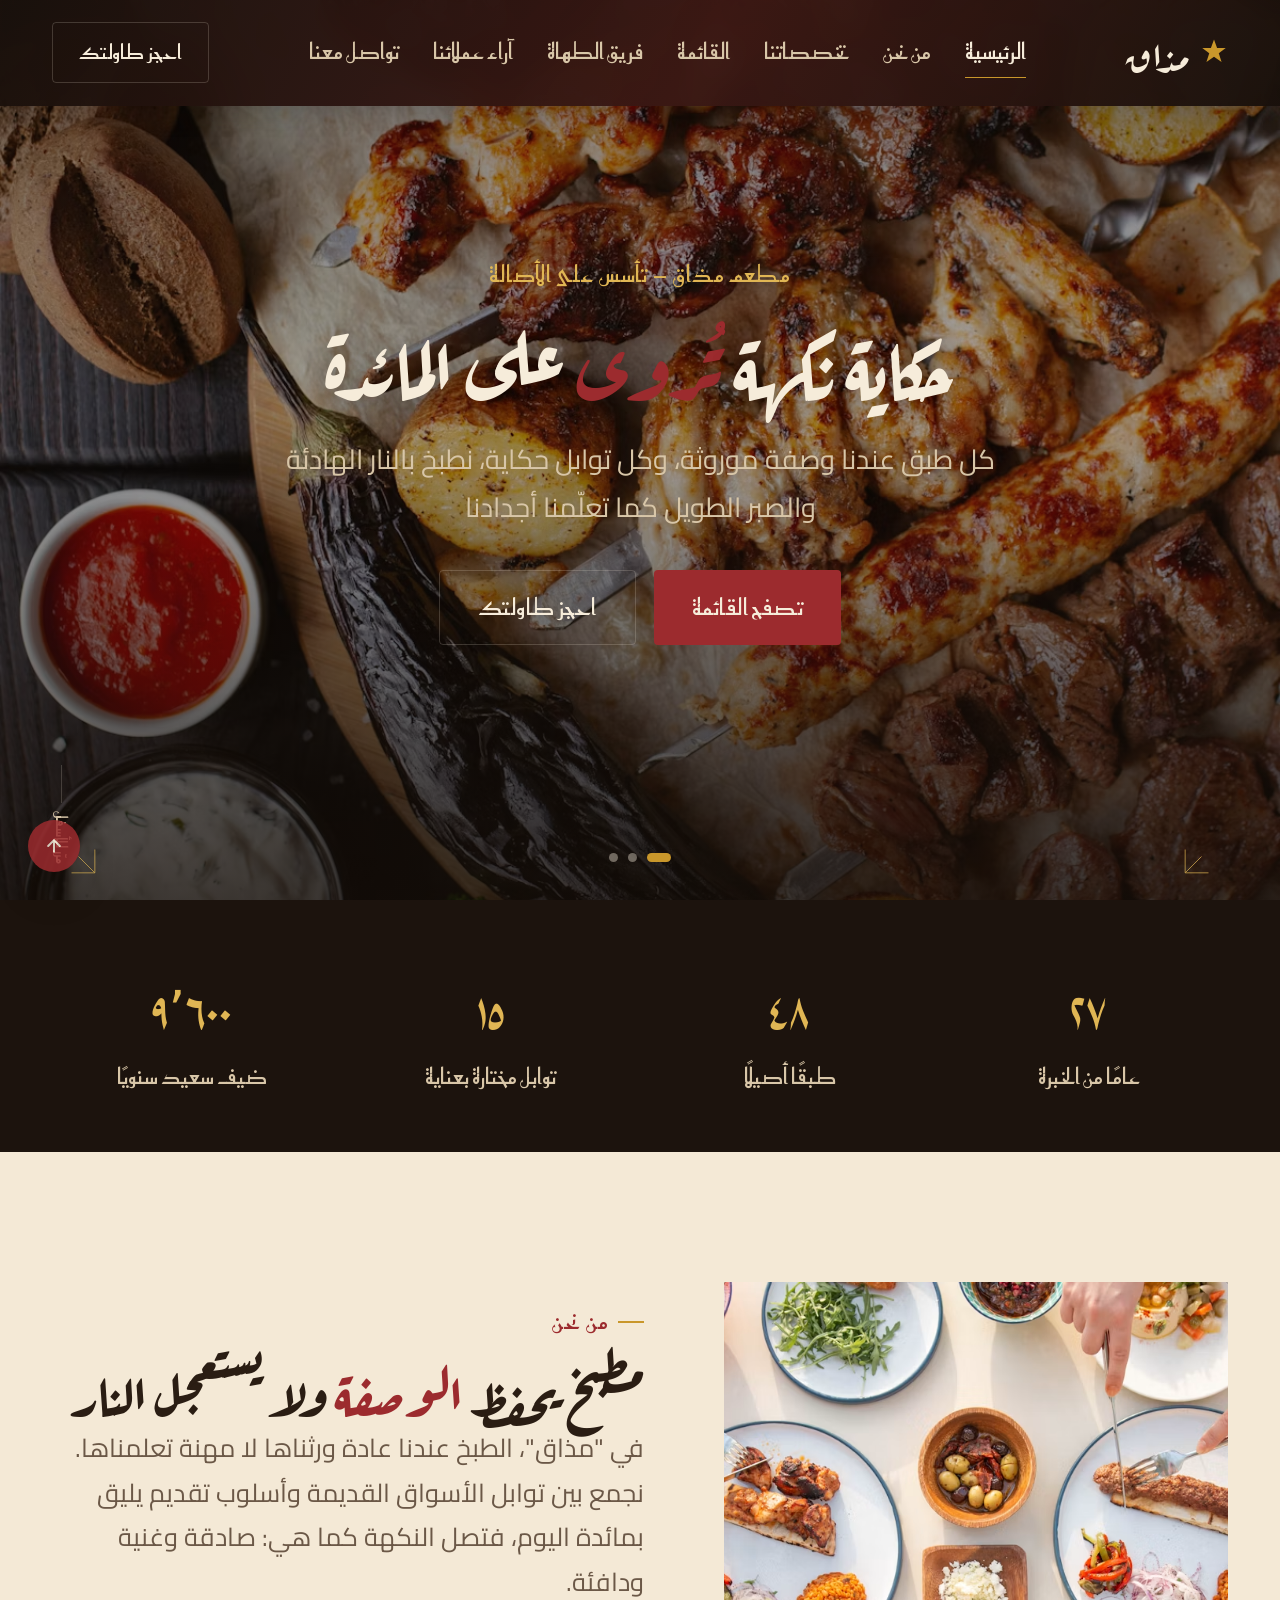
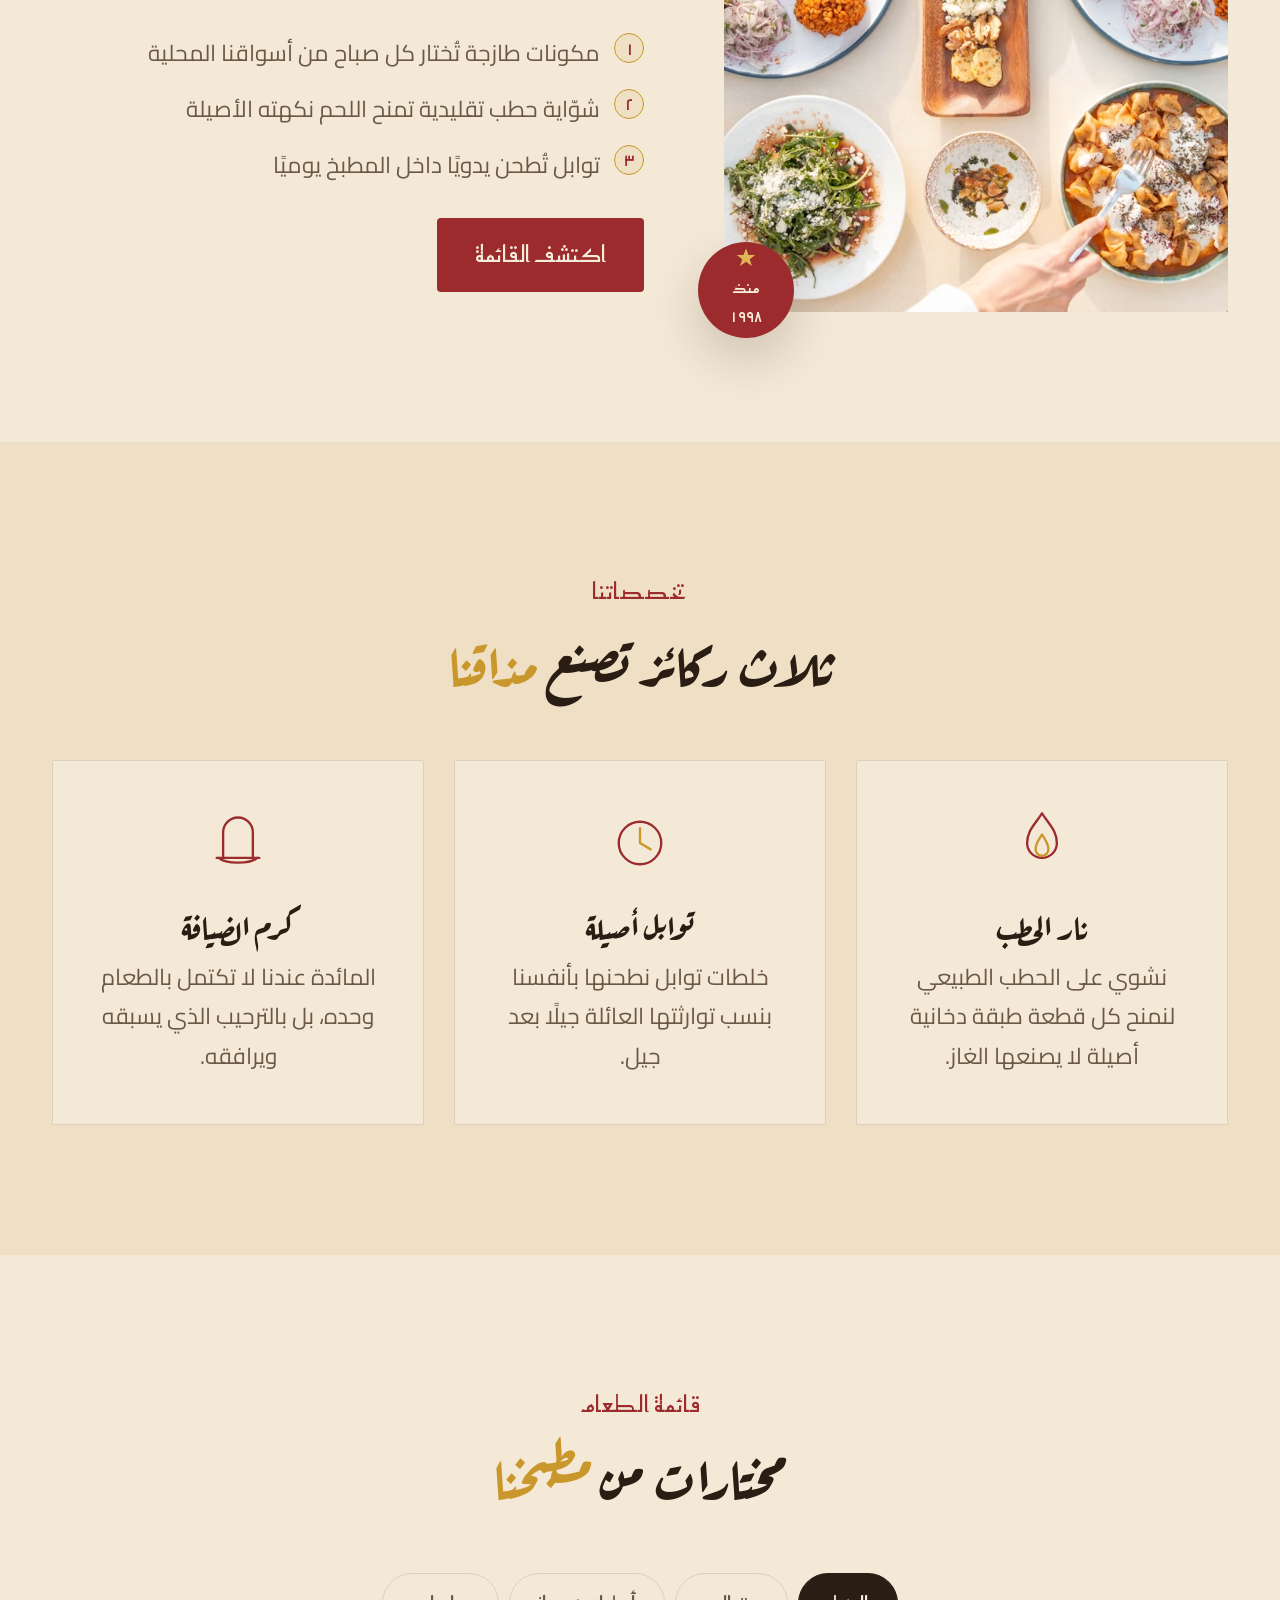
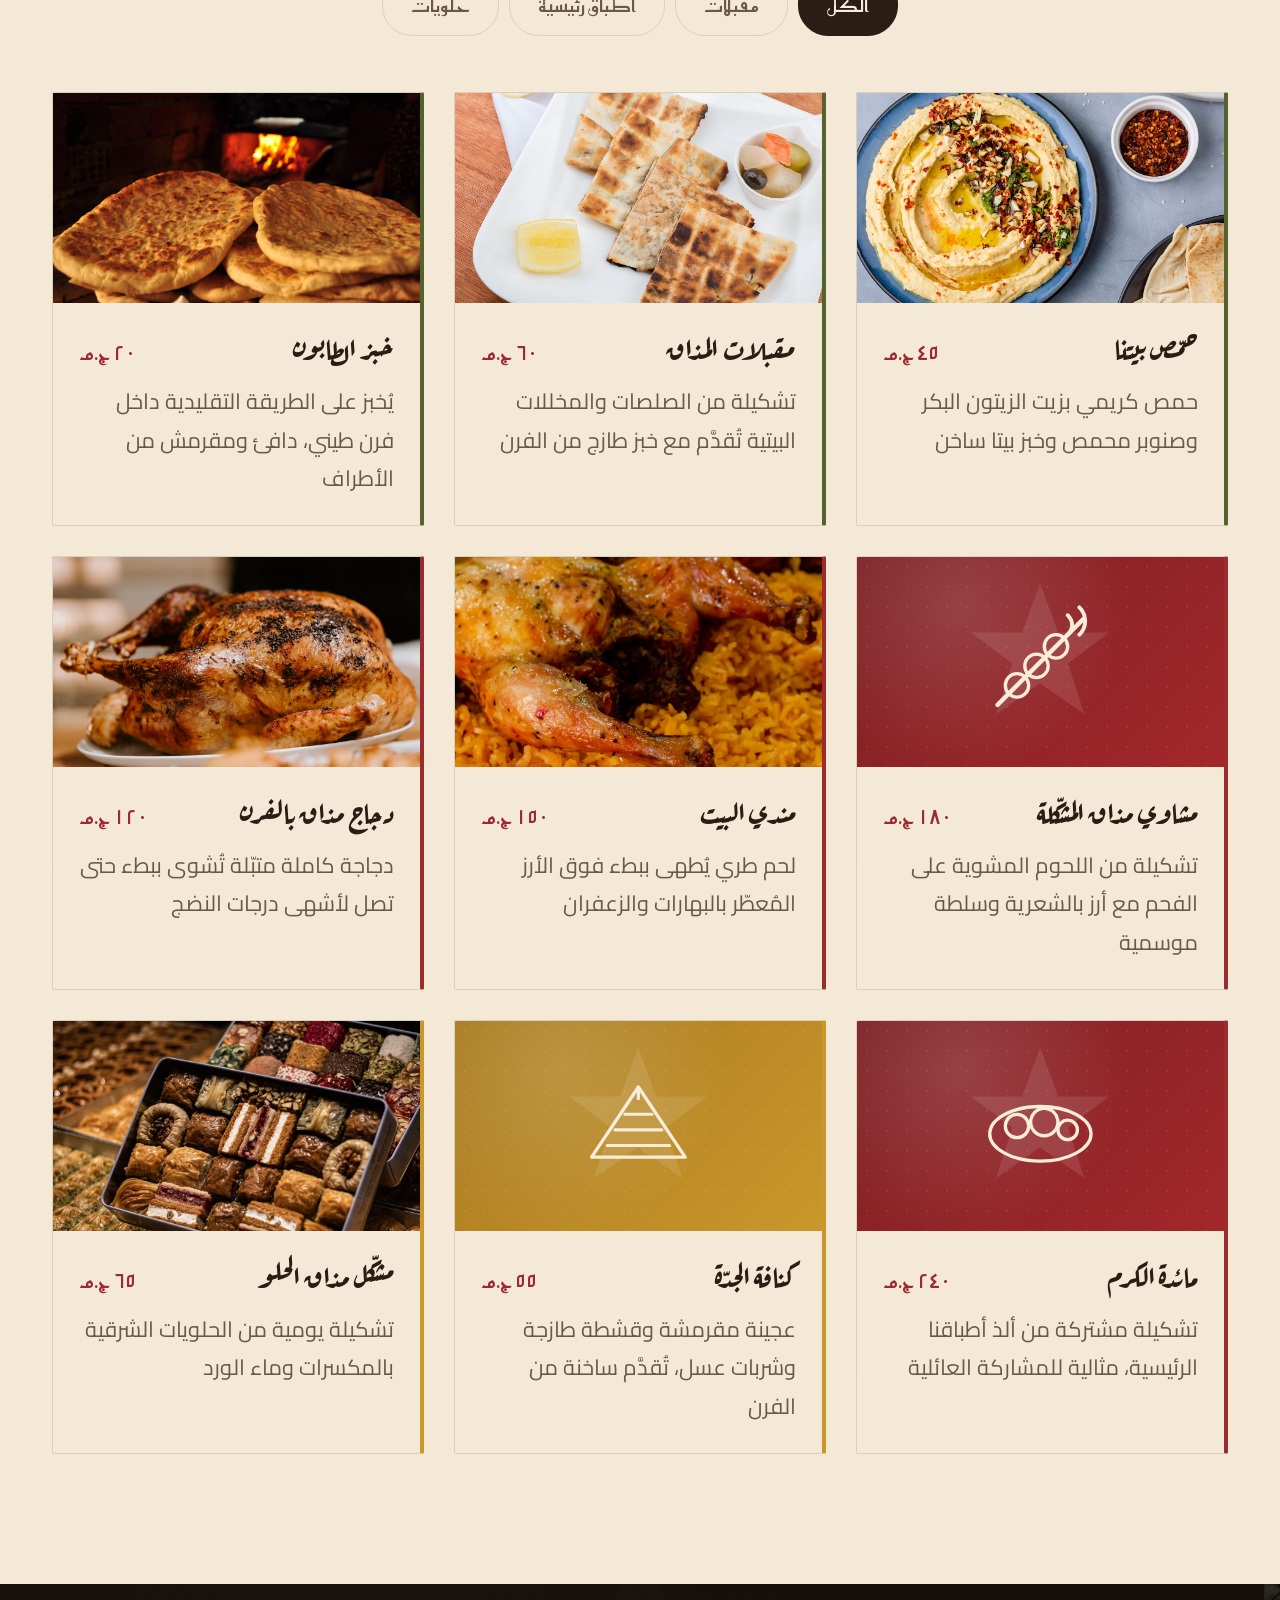
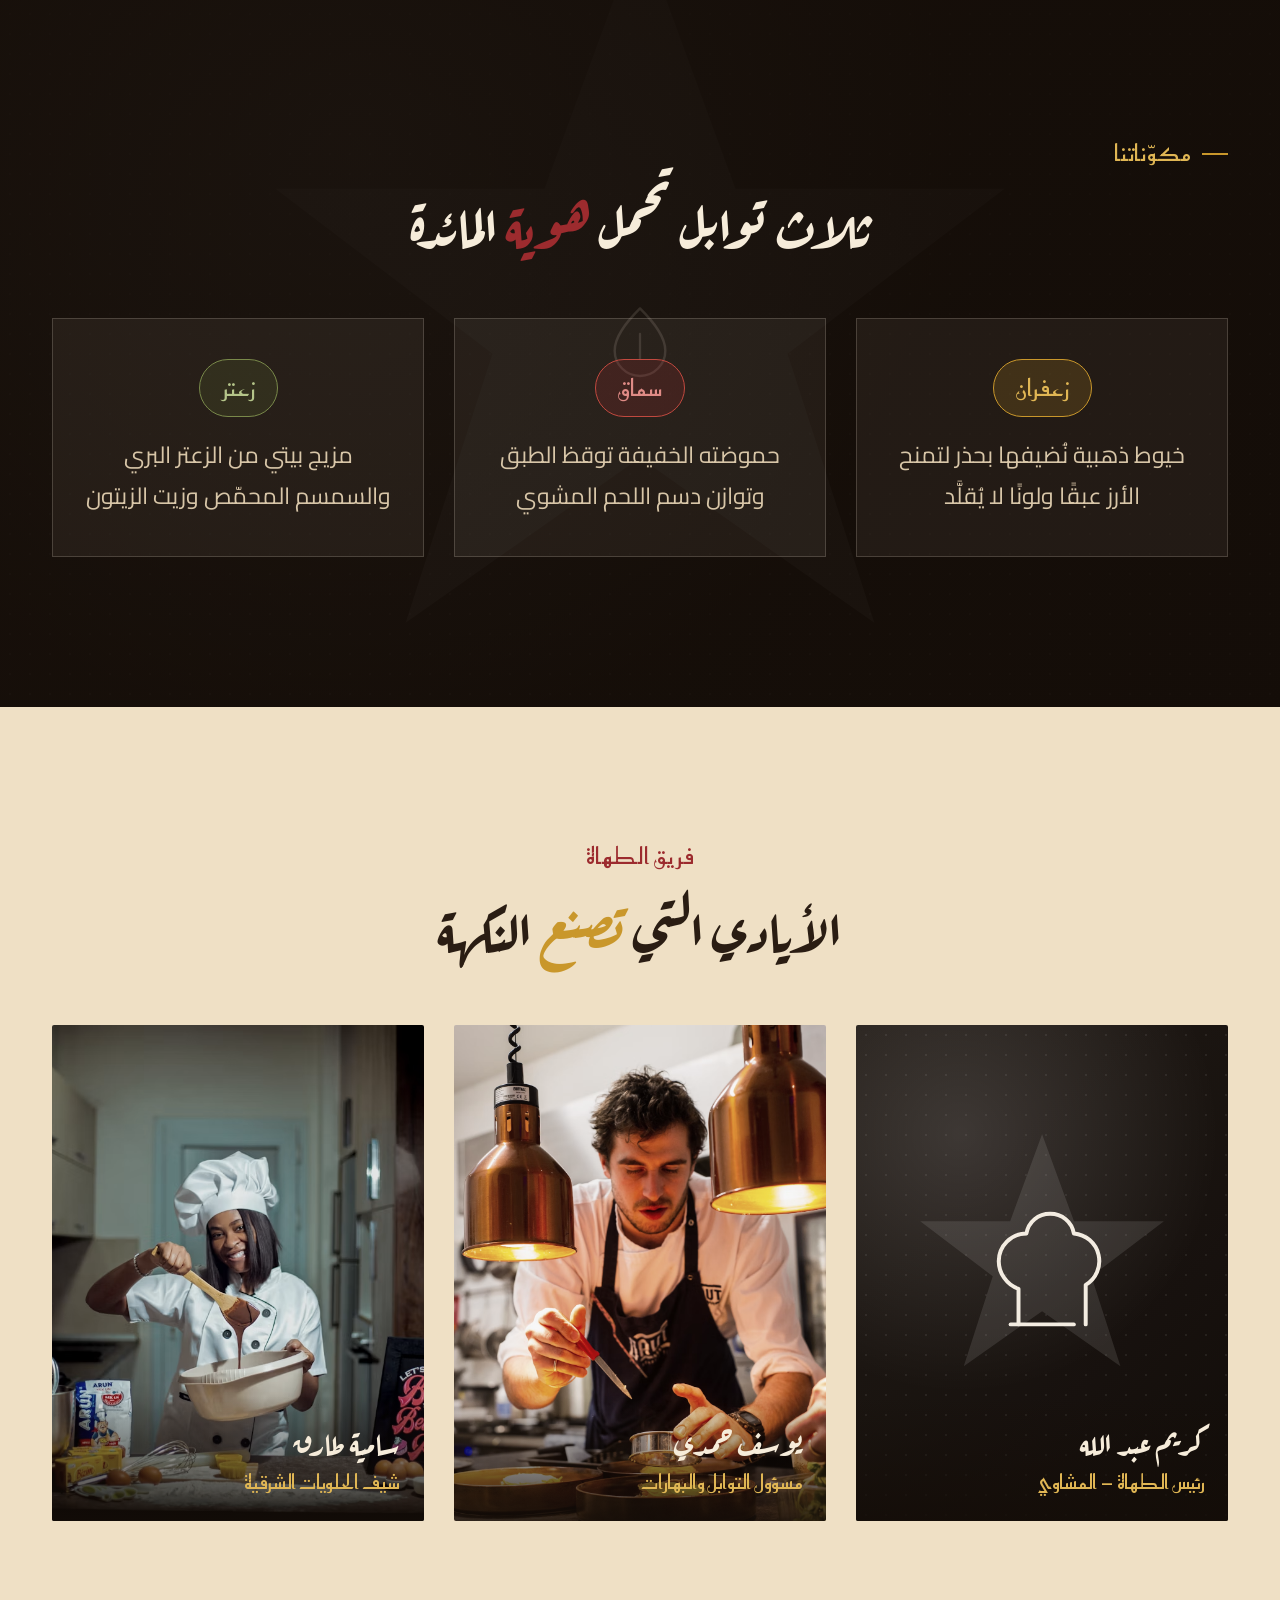
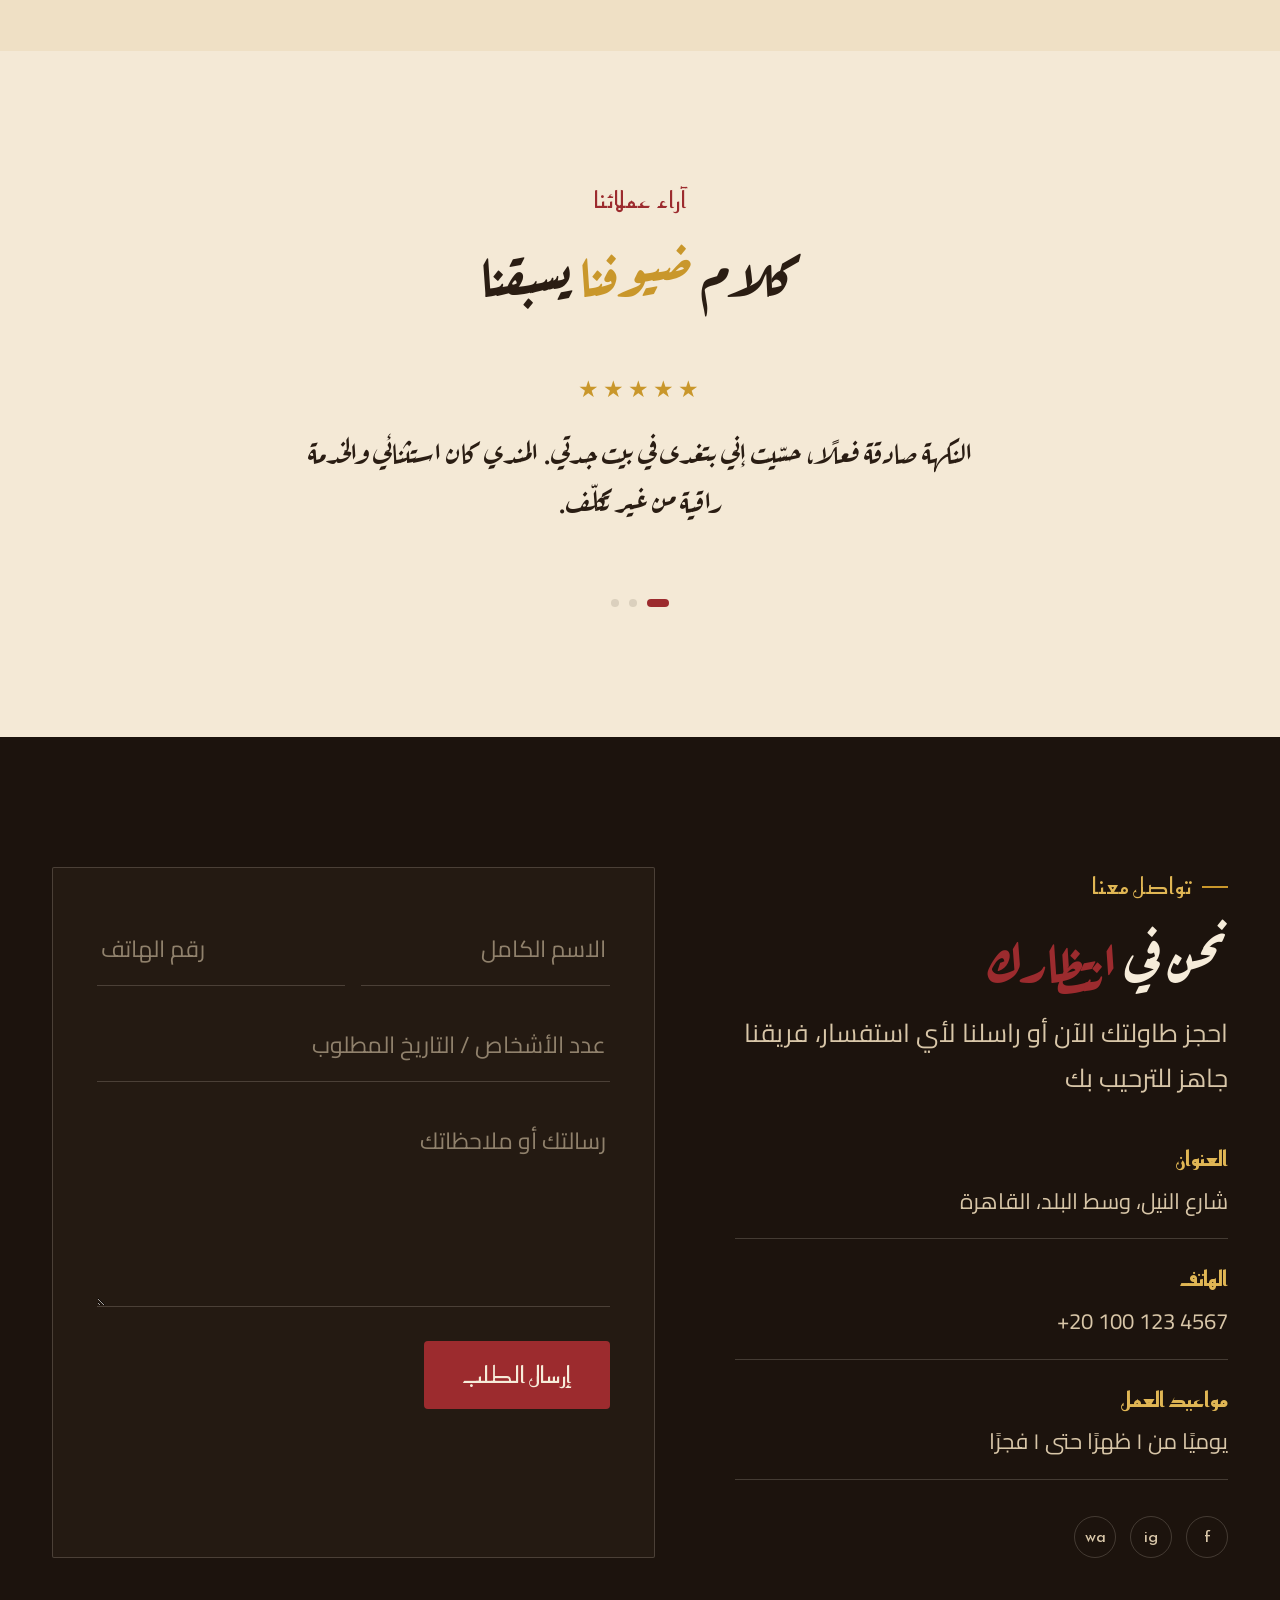
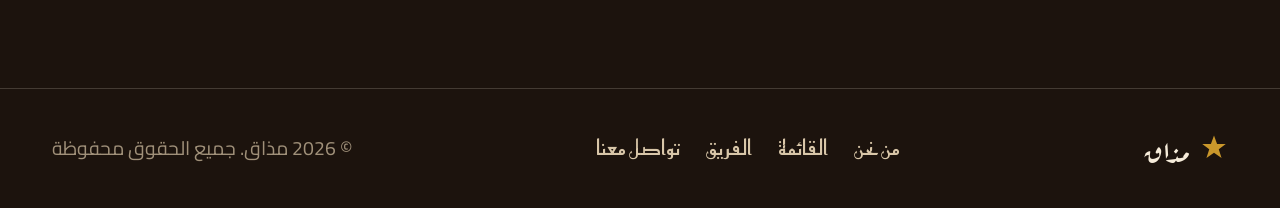
==== index.html @ 76b38b69 "Initial commit - restaurant arabic" ====
<!DOCTYPE html>
<html lang="ar" dir="rtl">
<head>
<meta charset="UTF-8">
<meta name="viewport" content="width=device-width, initial-scale=1.0">
<title>مذاق | مطبخ شرقي أصيل</title>
<link rel="icon" type="image/svg+xml" href="data:image/svg+xml,%3Csvg xmlns='http://www.w3.org/2000/svg' viewBox='0 0 100 100'%3E%3Crect width='100' height='100' rx='18' fill='%231c130d'/%3E%3Cpath d='M50 12 L59 36 L84 36 L64 51 L72 76 L50 61 L28 76 L36 51 L16 36 L41 36 Z' fill='%23c9972b'/%3E%3C/svg%3E">
<meta name="description" content="مذاق - مطعم يقدم أشهى الأطباق الشرقية الأصيلة بروح من التراث ولمسة عصرية">
<link rel="preconnect" href="https://fonts.googleapis.com">
<link rel="preconnect" href="https://fonts.gstatic.com" crossorigin>
<link href="https://fonts.googleapis.com/css2?family=Aref+Ruqaa:wght@400;700&family=Cairo:wght@300;400;500;600;700;800&family=Reem+Kufi:wght@400;500;600;700&display=swap" rel="stylesheet">
<link rel="stylesheet" href="style.css">
</head>
<body>


<div class="preloader" id="preloader">
  <div class="preloader-star">
    <svg viewBox="0 0 100 100"><use href="#star8" xlink:href="#star8"/></svg>
  </div>
  <span class="preloader-text">مذاق</span>
</div>
<svg width="0" height="0" style="position:absolute" xmlns:xlink="http://www.w3.org/1999/xlink">
  <defs>
    <g id="star8">
      <path d="M50 2 L61 32 L92 32 L67 51 L77 82 L50 63 L23 82 L33 51 L8 32 L39 32 Z" />
    </g>

    <symbol id="icon-skewer" viewBox="0 0 64 64">
      <path d="M10 54 L54 10" stroke-width="2.2"/>
      <circle cx="20" cy="44" r="6"/><circle cx="30" cy="34" r="6"/><circle cx="40" cy="24" r="6"/>
      <path d="M46 8c3 3 3 7 0 10" stroke-width="2"/><path d="M52 4c4 4 4 10 0 14" stroke-width="2"/>
    </symbol>

    <symbol id="icon-bowl-steam" viewBox="0 0 64 64">
      <path d="M10 34h44a22 14 0 0 1-44 0Z"/>
      <path d="M18 34c0-10 4-16 4-16" stroke-width="2"/>
      <path d="M24 16c-3-4 1-8-2-12" stroke-width="1.6"/>
      <path d="M32 16c-3-4 1-8-2-12" stroke-width="1.6"/>
      <path d="M40 16c-3-4 1-8-2-12" stroke-width="1.6"/>
    </symbol>

    <symbol id="icon-hummus" viewBox="0 0 64 64">
      <circle cx="32" cy="32" r="22"/>
      <path d="M20 28c4-6 20-6 24 0" stroke-width="1.8"/>
      <path d="M32 20v6M20 34l6 4M44 34l-6 4" stroke-width="1.6"/>
    </symbol>

    <symbol id="icon-bread" viewBox="0 0 64 64">
      <path d="M8 40c0-16 12-26 24-26s24 10 24 26c0 4-48 4-48 0Z"/>
      <path d="M18 26c4 4 4 10 0 14M32 20c4 5 4 11 0 16M46 26c-4 4-4 10 0 14" stroke-width="1.6"/>
    </symbol>

    <symbol id="icon-chicken" viewBox="0 0 64 64">
      <path d="M40 12c8 0 14 6 14 13 0 9-8 13-12 20-3 5-3 9-8 9-6 0-9-5-6-10 2-4 5-5 5-11 0-9 0-15 7-21Z"/>
      <circle cx="46" cy="20" r="3" fill="currentColor" stroke="none"/>
    </symbol>

    <symbol id="icon-platter" viewBox="0 0 64 64">
      <ellipse cx="32" cy="36" rx="26" ry="14"/>
      <circle cx="20" cy="32" r="6"/><circle cx="34" cy="30" r="7"/><circle cx="46" cy="34" r="5"/>
    </symbol>

    <symbol id="icon-kunafa" viewBox="0 0 64 64">
      <path d="M8 48 L32 12 L56 48Z"/>
      <path d="M16 42h32M20 34h24M25 26h14" stroke-width="1.6"/>
      <path d="M32 12v6" stroke-width="1.6"/>
    </symbol>

    <symbol id="icon-sweets" viewBox="0 0 64 64">
      <circle cx="20" cy="36" r="10"/><circle cx="44" cy="36" r="10"/>
      <path d="M20 26c2-4 6-4 8-8M44 26c2-4 6-4 8-8" stroke-width="1.6"/>
    </symbol>

    <symbol id="icon-chef" viewBox="0 0 64 64">
      <path d="M20 58V40c-6-2-10-8-10-14a14 14 0 0 1 14-14c1-6 6-10 12-10s11 4 12 10a14 14 0 0 1 6 26v20" stroke-width="2"/>
      <path d="M16 58h32" stroke-width="2"/>
    </symbol>

    <symbol id="icon-mezze" viewBox="0 0 64 64">
      <ellipse cx="32" cy="46" rx="26" ry="8"/>
      <circle cx="18" cy="30" r="9"/><circle cx="36" cy="24" r="10"/><circle cx="50" cy="32" r="7"/>
    </symbol>

    <symbol id="icon-spice" viewBox="0 0 64 64">
      <path d="M32 6c10 10 18 20 18 30a18 18 0 0 1-36 0c0-10 8-20 18-30Z"/>
      <path d="M32 24v18" stroke-width="1.6"/>
    </symbol>
  </defs>
</svg>


<header class="site-header" id="siteHeader">
  <input type="checkbox" id="navCheckbox" class="nav-checkbox">
  <div class="container header-inner">
    <a href="#hero" class="logo">
      <svg class="logo-star" viewBox="0 0 100 100"><use href="#star8" xlink:href="#star8"/></svg>
      <span>مذاق</span>
    </a>
    <nav class="main-nav" id="mainNav">
      <a href="#hero" class="active">الرئيسية</a>
      <a href="#about">من نحن</a>
      <a href="#specialties">تخصصاتنا</a>
      <a href="#menu">القائمة</a>
      <a href="#team">فريق الطهاة</a>
      <a href="#reviews">آراء عملائنا</a>
      <a href="#contact">تواصل معنا</a>
    </nav>
    <a href="#contact" class="btn btn-outline nav-cta">احجز طاولتك</a>
    <label for="navCheckbox" class="nav-toggle" id="navToggle" aria-label="فتح القائمة">
      <span></span><span></span><span></span>
    </label>
  </div>
</header>


<section class="hero" id="hero">
  
  <input type="radio" name="heroSlide" id="heroSlide1" class="slide-radio" checked>
  <input type="radio" name="heroSlide" id="heroSlide2" class="slide-radio">
  <input type="radio" name="heroSlide" id="heroSlide3" class="slide-radio">

  <div class="hero-slides" id="heroSlides">
    <div class="hero-slide">
      <div class="art-tile tile-pomegranate"><img class="art-photo" loading="lazy" decoding="async" src="images/main.avif" alt="مشاوي مذاق على الفحم">
        <svg class="art-watermark" viewBox="0 0 100 100"><use href="#star8" xlink:href="#star8"/></svg>
        <svg class="art-icon"><use href="#icon-skewer" xlink:href="#icon-skewer"/></svg>
      </div>
      <div class="hero-overlay"></div>
    </div>
    <div class="hero-slide">
      <div class="art-tile tile-saffron"><img class="art-photo" loading="lazy" decoding="async" src="images/main-2.avif" alt="أرز بالزعفران واللحم">
        <svg class="art-watermark" viewBox="0 0 100 100"><use href="#star8" xlink:href="#star8"/></svg>
        <svg class="art-icon"><use href="#icon-bowl-steam" xlink:href="#icon-bowl-steam"/></svg>
      </div>
      <div class="hero-overlay"></div>
    </div>
    <div class="hero-slide">
      <div class="art-tile tile-olive"><img class="art-photo" loading="lazy" decoding="async" src="images/main-4.avif" alt="مائدة شرقية غنية بالأطباق">
        <svg class="art-watermark" viewBox="0 0 100 100"><use href="#star8" xlink:href="#star8"/></svg>
        <svg class="art-icon"><use href="#icon-mezze" xlink:href="#icon-mezze"/></svg>
      </div>
      <div class="hero-overlay"></div>
    </div>
  </div>

  <div class="hero-frame" aria-hidden="true">
    <svg class="corner corner-tr" viewBox="0 0 120 120"><path d="M2 2 h40 M2 2 v40 M2 2 L 30 30" /></svg>
    <svg class="corner corner-tl" viewBox="0 0 120 120"><path d="M118 2 h-40 M118 2 v40 M118 2 L 90 30" /></svg>
    <svg class="corner corner-br" viewBox="0 0 120 120"><path d="M2 118 h40 M2 118 v-40 M2 118 L 30 90" /></svg>
    <svg class="corner corner-bl" viewBox="0 0 120 120"><path d="M118 118 h-40 M118 118 v-40 M118 118 L 90 90" /></svg>
  </div>

  <div class="container hero-content">
    <p class="eyebrow" data-reveal>مطعم مذاق &mdash; تأسس على الأصالة</p>
    <h1 data-reveal>حكاية نكهة <span>تُروى</span> على المائدة</h1>
    <p class="hero-sub" data-reveal>كل طبق عندنا وصفة موروثة، وكل توابل حكاية، نطبخ بالنار الهادئة والصبر الطويل كما تعلّمنا أجدادنا</p>
    <div class="hero-actions" data-reveal>
      <a href="#menu" class="btn btn-primary">تصفح القائمة</a>
      <a href="#contact" class="btn btn-ghost">احجز طاولتك</a>
    </div>
  </div>

  <div class="hero-dots" id="heroDots">
    <label for="heroSlide1" aria-label="الشريحة 1"></label>
    <label for="heroSlide2" aria-label="الشريحة 2"></label>
    <label for="heroSlide3" aria-label="الشريحة 3"></label>
  </div>

  <div class="scroll-cue">
    <span></span>
    <p>مرّر للأسفل</p>
  </div>
</section>

<section class="stats-strip">
  <div class="container stats-grid">
    <div class="stat" data-count="27">
      <span class="stat-num">٢٧</span>
      <p>عامًا من الخبرة</p>
    </div>
    <div class="stat" data-count="48">
      <span class="stat-num">٤٨</span>
      <p>طبقًا أصيلًا</p>
    </div>
    <div class="stat" data-count="15">
      <span class="stat-num">١٥</span>
      <p>توابل مختارة بعناية</p>
    </div>
    <div class="stat" data-count="9600">
      <span class="stat-num">٩٬٦٠٠</span>
      <p>ضيف سعيد سنويًا</p>
    </div>
  </div>
</section>


<section class="about" id="about">
  <div class="container about-grid">
    <div class="about-media" data-reveal>
      <div class="about-art art-tile tile-dark"><img class="art-photo" loading="lazy" decoding="async" src="images/من نحن.avif" alt="مائدة شرقية غنية بالأطباق التقليدية">
        <svg class="art-watermark" viewBox="0 0 100 100"><use href="#star8" xlink:href="#star8"/></svg>
        <svg class="art-icon"><use href="#icon-mezze" xlink:href="#icon-mezze"/></svg>
      </div>
      <div class="about-media-frame"></div>
      <div class="about-badge">
        <svg viewBox="0 0 100 100"><use href="#star8" xlink:href="#star8"/></svg>
        <span>منذ<br>١٩٩٨</span>
      </div>
    </div>
    <div class="about-text">
      <p class="eyebrow" data-reveal>من نحن</p>
      <h2 data-reveal>مطبخ يحفظ <span>الوصفة</span> ولا يستعجل النار</h2>
      <p class="lead" data-reveal>في "مذاق"، الطبخ عندنا عادة ورثناها لا مهنة تعلمناها. نجمع بين توابل الأسواق القديمة وأسلوب تقديم يليق بمائدة اليوم، فتصل النكهة كما هي: صادقة وغنية ودافئة.</p>
      <ul class="about-points" data-reveal>
        <li><span class="point-icon">١</span> مكونات طازجة تُختار كل صباح من أسواقنا المحلية</li>
        <li><span class="point-icon">٢</span> شوّاية حطب تقليدية تمنح اللحم نكهته الأصيلة</li>
        <li><span class="point-icon">٣</span> توابل تُطحن يدويًا داخل المطبخ يوميًا</li>
      </ul>
      <a href="#menu" class="btn btn-primary" data-reveal>اكتشف القائمة</a>
    </div>
  </div>
</section>


<section class="specialties" id="specialties">
  <div class="container">
    <div class="section-head">
      <p class="eyebrow" data-reveal>تخصصاتنا</p>
      <h2 data-reveal>ثلاث ركائز تصنع <span>مذاقنا</span></h2>
    </div>
    <div class="specialty-grid">
      <div class="specialty-card" data-reveal>
        <div class="specialty-icon">
          <svg viewBox="0 0 64 64"><path d="M32 4c-6 10-14 16-14 28a14 14 0 0 0 28 0c0-12-8-18-14-28Z"/><path d="M32 24c-3 5-6 8-6 14a6 6 0 0 0 12 0c0-6-3-9-6-14Z" class="flame-inner"/></svg>
        </div>
        <h3>نار الحطب</h3>
        <p>نشوي على الحطب الطبيعي لنمنح كل قطعة طبقة دخانية أصيلة لا يصنعها الغاز.</p>
      </div>
      <div class="specialty-card" data-reveal>
        <div class="specialty-icon">
          <svg viewBox="0 0 64 64"><circle cx="32" cy="32" r="20"/><path d="M32 18v14l10 6" class="spice-hand"/></svg>
        </div>
        <h3>توابل أصيلة</h3>
        <p>خلطات توابل نطحنها بأنفسنا بنسب توارثتها العائلة جيلًا بعد جيل.</p>
      </div>
      <div class="specialty-card" data-reveal>
        <div class="specialty-icon">
          <svg viewBox="0 0 64 64"><path d="M14 46c6 6 30 6 36 0" /><path d="M18 46V22a14 14 0 0 1 28 0v24"/><path d="M12 46h40"/></svg>
        </div>
        <h3>كرم الضيافة</h3>
        <p>المائدة عندنا لا تكتمل بالطعام وحده، بل بالترحيب الذي يسبقه ويرافقه.</p>
      </div>
    </div>
  </div>
</section>


<section class="menu" id="menu">
  <div class="container">
    <div class="section-head">
      <p class="eyebrow" data-reveal>قائمة الطعام</p>
      <h2 data-reveal>مختارات من <span>مطبخنا</span></h2>
    </div>

    <input type="radio" name="menuFilter" id="filterAll" class="slide-radio" checked>
    <input type="radio" name="menuFilter" id="filterStarters" class="slide-radio">
    <input type="radio" name="menuFilter" id="filterMains" class="slide-radio">
    <input type="radio" name="menuFilter" id="filterSweets" class="slide-radio">

    <div class="menu-tabs" data-reveal>
      <label for="filterAll" class="menu-tab" data-filter="all">الكل</label>
      <label for="filterStarters" class="menu-tab" data-filter="starters">مقبلات</label>
      <label for="filterMains" class="menu-tab" data-filter="mains">أطباق رئيسية</label>
      <label for="filterSweets" class="menu-tab" data-filter="sweets">حلويات</label>
    </div>

    <div class="menu-grid" id="menuGrid">

      <article class="dish-card cat-starters" data-cat="starters" data-reveal>
        <div class="dish-img"><div class="art-tile tile-olive"><img class="art-photo" loading="lazy" decoding="async" src="images/حمّص بيتنا.avif" alt="حمّص بزيت الزيتون وخبز البيتا"><svg class="art-watermark" viewBox="0 0 100 100"><use href="#star8" xlink:href="#star8"/></svg><svg class="art-icon"><use href="#icon-hummus" xlink:href="#icon-hummus"/></svg></div></div>
        <div class="dish-body">
          <div class="dish-top"><h3>حمّص بيتنا</h3><span class="price">٤٥ ج.م</span></div>
          <p>حمص كريمي بزيت الزيتون البكر وصنوبر محمص وخبز بيتا ساخن</p>
        </div>
      </article>

      <article class="dish-card cat-starters" data-cat="starters" data-reveal>
        <div class="dish-img"><div class="art-tile tile-olive"><img class="art-photo" loading="lazy" decoding="async" src="images/مقبلات المذاق.jpg" alt="طبق مقبلات متنوعة بالصلصات الشرقية"><svg class="art-watermark" viewBox="0 0 100 100"><use href="#star8" xlink:href="#star8"/></svg><svg class="art-icon"><use href="#icon-mezze" xlink:href="#icon-mezze"/></svg></div></div>
        <div class="dish-body">
          <div class="dish-top"><h3>مقبلات المذاق</h3><span class="price">٦٠ ج.م</span></div>
          <p>تشكيلة من الصلصات والمخللات البيتية تُقدَّم مع خبز طازج من الفرن</p>
        </div>
      </article>

      <article class="dish-card cat-starters" data-cat="starters" data-reveal>
        <div class="dish-img"><div class="art-tile tile-olive"><img class="art-photo" loading="lazy" decoding="async" src="images/خبز الطابون.jpg" alt="خبز شرقي طازج من الفرن"><svg class="art-watermark" viewBox="0 0 100 100"><use href="#star8" xlink:href="#star8"/></svg><svg class="art-icon"><use href="#icon-bread" xlink:href="#icon-bread"/></svg></div></div>
        <div class="dish-body">
          <div class="dish-top"><h3>خبز الطابون</h3><span class="price">٢٠ ج.م</span></div>
          <p>يُخبز على الطريقة التقليدية داخل فرن طيني، دافئ ومقرمش من الأطراف</p>
        </div>
      </article>

      <article class="dish-card cat-mains" data-cat="mains" data-reveal>
        <div class="dish-img"><div class="art-tile tile-pomegranate"><img class="art-photo" loading="lazy" decoding="async" src="images/مشاوي مذاق.avif" alt="مشاوي مشكلة على الفحم"><svg class="art-watermark" viewBox="0 0 100 100"><use href="#star8" xlink:href="#star8"/></svg><svg class="art-icon"><use href="#icon-skewer" xlink:href="#icon-skewer"/></svg></div></div>
        <div class="dish-body">
          <div class="dish-top"><h3>مشاوي مذاق المشكّلة</h3><span class="price">١٨٠ ج.م</span></div>
          <p>تشكيلة من اللحوم المشوية على الفحم مع أرز بالشعرية وسلطة موسمية</p>
        </div>
      </article>

      <article class="dish-card cat-mains" data-cat="mains" data-reveal>
        <div class="dish-img"><div class="art-tile tile-pomegranate"><img class="art-photo" loading="lazy" decoding="async" src="images/مندي البيت.avif" alt="أرز مندي بالدجاج والزعفران"><svg class="art-watermark" viewBox="0 0 100 100"><use href="#star8" xlink:href="#star8"/></svg><svg class="art-icon"><use href="#icon-bowl-steam" xlink:href="#icon-bowl-steam"/></svg></div></div>
        <div class="dish-body">
          <div class="dish-top"><h3>مندي البيت</h3><span class="price">١٥٠ ج.م</span></div>
          <p>لحم طري يُطهى ببطء فوق الأرز المُعطّر بالبهارات والزعفران</p>
        </div>
      </article>

      <article class="dish-card cat-mains" data-cat="mains" data-reveal>
        <div class="dish-img"><div class="art-tile tile-pomegranate"><img class="art-photo" loading="lazy" decoding="async" src="images/دجاج مذاق بالفرن.avif" alt="دجاجة مشوية كاملة على طبق"><svg class="art-watermark" viewBox="0 0 100 100"><use href="#star8" xlink:href="#star8"/></svg><svg class="art-icon"><use href="#icon-chicken" xlink:href="#icon-chicken"/></svg></div></div>
        <div class="dish-body">
          <div class="dish-top"><h3>دجاج مذاق بالفرن</h3><span class="price">١٢٠ ج.م</span></div>
          <p>دجاجة كاملة متبّلة تُشوى ببطء حتى تصل لأشهى درجات النضج</p>
        </div>
      </article>

      <article class="dish-card cat-mains" data-cat="mains" data-reveal>
        <div class="dish-img"><div class="art-tile tile-pomegranate"><img class="art-photo" loading="lazy" decoding="async" src="images/مائدة الكرم.avif" alt="مائدة شرقية متنوعة بالأطباق الرئيسية"><svg class="art-watermark" viewBox="0 0 100 100"><use href="#star8" xlink:href="#star8"/></svg><svg class="art-icon"><use href="#icon-platter" xlink:href="#icon-platter"/></svg></div></div>
        <div class="dish-body">
          <div class="dish-top"><h3>مائدة الكرم</h3><span class="price">٢٤٠ ج.م</span></div>
          <p>تشكيلة مشتركة من ألذ أطباقنا الرئيسية، مثالية للمشاركة العائلية</p>
        </div>
      </article>

      <article class="dish-card cat-sweets" data-cat="sweets" data-reveal>
        <div class="dish-img"><div class="art-tile tile-saffron"><img class="art-photo" loading="lazy" decoding="async" src="images/sweet-2.jpg" alt="كنافة بالفستق على طبق"><svg class="art-watermark" viewBox="0 0 100 100"><use href="#star8" xlink:href="#star8"/></svg><svg class="art-icon"><use href="#icon-kunafa" xlink:href="#icon-kunafa"/></svg></div></div>
        <div class="dish-body">
          <div class="dish-top"><h3>كنافة الجدّة</h3><span class="price">٥٥ ج.م</span></div>
          <p>عجينة مقرمشة وقشطة طازجة وشربات عسل، تُقدَّم ساخنة من الفرن</p>
        </div>
      </article>

      <article class="dish-card cat-sweets" data-cat="sweets" data-reveal>
        <div class="dish-img"><div class="art-tile tile-saffron"><img class="art-photo" loading="lazy" decoding="async" src="images/مذاق الحلو.avif" alt="صينية حلويات شرقية متنوعة"><svg class="art-watermark" viewBox="0 0 100 100"><use href="#star8" xlink:href="#star8"/></svg><svg class="art-icon"><use href="#icon-sweets" xlink:href="#icon-sweets"/></svg></div></div>
        <div class="dish-body">
          <div class="dish-top"><h3>مشكّل مذاق الحلو</h3><span class="price">٦٥ ج.م</span></div>
          <p>تشكيلة يومية من الحلويات الشرقية بالمكسرات وماء الورد</p>
        </div>
      </article>

    </div>
  </div>
</section>

<section class="ingredients" id="ingredients">
  <div class="ingredients-bg art-tile tile-dark"><img class="art-photo" loading="lazy" decoding="async" src="https://images.unsplash.com/photo-1608196699808-7b9132c8bc7c?q=80&w=1200&auto=format&fit=crop" alt="توابل وبهارات شرقية">
    <svg class="art-watermark art-watermark-big" viewBox="0 0 100 100"><use href="#star8" xlink:href="#star8"/></svg>
    <svg class="art-icon art-icon-ghost"><use href="#icon-spice" xlink:href="#icon-spice"/></svg>
  </div>
  <div class="ingredients-overlay"></div>
  <div class="container ingredients-content">
    <p class="eyebrow eyebrow-light" data-reveal>مكوّناتنا</p>
    <h2 data-reveal>ثلاث توابل تحمل <span>هوية</span> المائدة</h2>
    <div class="ingredient-row">
      <div class="ingredient-item" data-reveal>
        <span class="ingredient-tag tag-saffron">زعفران</span>
        <p>خيوط ذهبية نُضيفها بحذر لتمنح الأرز عبقًا ولونًا لا يُقلَّد</p>
      </div>
      <div class="ingredient-item" data-reveal>
        <span class="ingredient-tag tag-pomegranate">سماق</span>
        <p>حموضته الخفيفة توقظ الطبق وتوازن دسم اللحم المشوي</p>
      </div>
      <div class="ingredient-item" data-reveal>
        <span class="ingredient-tag tag-olive">زعتر</span>
        <p>مزيج بيتي من الزعتر البري والسمسم المحمّص وزيت الزيتون</p>
      </div>
    </div>
  </div>
</section>


<section class="team" id="team">
  <div class="container">
    <div class="section-head">
      <p class="eyebrow" data-reveal>فريق الطهاة</p>
      <h2 data-reveal>الأيادي التي <span>تصنع</span> النكهة</h2>
    </div>
    <div class="team-grid">
      <article class="chef-card" data-reveal>
        <div class="chef-img">
          <div class="art-tile tile-dark"><img class="art-photo" loading="lazy" decoding="async" src="images/chief-3.jpg" alt="الشيف كريم عبد الله"><svg class="art-watermark" viewBox="0 0 100 100"><use href="#star8" xlink:href="#star8"/></svg><svg class="art-icon"><use href="#icon-chef" xlink:href="#icon-chef"/></svg></div>
        </div>
        <div class="chef-info">
          <h3>كريم عبد الله</h3>
          <span>رئيس الطهاة &mdash; المشاوي</span>
        </div>
      </article>
      <article class="chef-card" data-reveal>
        <div class="chef-img">
          <div class="art-tile tile-dark"><img class="art-photo" loading="lazy" decoding="async" src="images/chief-2.avif" alt="الشيف يوسف حمدي"><svg class="art-watermark" viewBox="0 0 100 100"><use href="#star8" xlink:href="#star8"/></svg><svg class="art-icon"><use href="#icon-chef" xlink:href="#icon-chef"/></svg></div>
        </div>
        <div class="chef-info">
          <h3>يوسف حمدي</h3>
          <span>مسؤول التوابل والبهارات</span>
        </div>
      </article>
      <article class="chef-card" data-reveal>
        <div class="chef-img">
          <div class="art-tile tile-dark"><img class="art-photo" loading="lazy" decoding="async" src="images/chief-1.avif" alt="الشيف سامية طارق"><svg class="art-watermark" viewBox="0 0 100 100"><use href="#star8" xlink:href="#star8"/></svg><svg class="art-icon"><use href="#icon-chef" xlink:href="#icon-chef"/></svg></div>
        </div>
        <div class="chef-info">
          <h3>سامية طارق</h3>
          <span>شيف الحلويات الشرقية</span>
        </div>
      </article>
    </div>
  </div>
</section>


<section class="reviews" id="reviews">
  <div class="container">
    <div class="section-head">
      <p class="eyebrow" data-reveal>آراء عملائنا</p>
      <h2 data-reveal>كلام <span>ضيوفنا</span> يسبقنا</h2>
    </div>

    <input type="radio" name="tSlide" id="tSlide1" class="slide-radio" checked>
    <input type="radio" name="tSlide" id="tSlide2" class="slide-radio">
    <input type="radio" name="tSlide" id="tSlide3" class="slide-radio">

    <div class="testimonial-wrap" data-reveal>
      <div class="testimonial-track" id="testimonialTrack">
        <div class="testimonial-slide">
          <p class="stars">★★★★★</p>
          <p class="t-text">النكهة صادقة فعلًا، حسّيت إني بتغدى في بيت جدتي. المندي كان استثنائي والخدمة راقية من غير تكلّف.</p>
        </div>
        <div class="testimonial-slide">
          <p class="stars">★★★★★</p>
          <p class="t-text">المشاوي على الفحم فرق كبير، والتوابل حسيت إنها متخلطة بحب مش بس بمقادير. أكيد هرجع تاني.</p>
        </div>
        <div class="testimonial-slide">
          <p class="stars">★★★★★</p>
          <p class="t-text">حجزنا لمناسبة عائلية والمكان استقبلنا بحفاوة، والكنافة في الآخر كانت لمسة حلوة قفلت بيها السهرة.</p>
        </div>
      </div>
    </div>
    <div class="t-dots" id="tDots">
      <label for="tSlide1"></label>
      <label for="tSlide2"></label>
      <label for="tSlide3"></label>
    </div>
  </div>
</section>


<section class="contact" id="contact">
  <div class="container contact-grid">
    <div class="contact-info" data-reveal>
      <p class="eyebrow" data-reveal>تواصل معنا</p>
      <h2 data-reveal>نحن في <span>انتظارك</span></h2>
      <p class="lead">احجز طاولتك الآن أو راسلنا لأي استفسار، فريقنا جاهز للترحيب بك</p>
      <ul class="contact-list">
        <li><strong>العنوان</strong><span>شارع النيل، وسط البلد، القاهرة</span></li>
        <li><strong>الهاتف</strong><span dir="ltr">+20 100 123 4567</span></li>
        <li><strong>مواعيد العمل</strong><span>يوميًا من ١ ظهرًا حتى ١ فجرًا</span></li>
      </ul>
      <div class="social-row">
        <a href="#" aria-label="فيسبوك">f</a>
        <a href="#" aria-label="إنستغرام">ig</a>
        <a href="#" aria-label="واتساب">wa</a>
      </div>
    </div>
    <form class="contact-form" id="contactForm" data-reveal>
      <div class="form-row">
        <input type="text" placeholder="الاسم الكامل" required>
        <input type="tel" placeholder="رقم الهاتف" required>
      </div>
      <input type="text" placeholder="عدد الأشخاص / التاريخ المطلوب">
      <textarea rows="4" placeholder="رسالتك أو ملاحظاتك"></textarea>
      <button type="submit" class="btn btn-primary">إرسال الطلب</button>
      <p class="form-note" id="formNote"></p>
    </form>
  </div>
</section>


<footer class="site-footer">
  <div class="container footer-inner">
    <a href="#hero" class="logo footer-logo">
      <svg class="logo-star" viewBox="0 0 100 100"><use href="#star8" xlink:href="#star8"/></svg>
      <span>مذاق</span>
    </a>
    <nav class="footer-nav">
      <a href="#about">من نحن</a>
      <a href="#menu">القائمة</a>
      <a href="#team">الفريق</a>
      <a href="#contact">تواصل معنا</a>
    </nav>
    <p class="footer-copy">© 2026 مذاق. جميع الحقوق محفوظة</p>
  </div>
</footer>

<a href="#hero" class="back-top" id="backTop" aria-label="العودة للأعلى">
  <svg viewBox="0 0 24 24"><path d="M12 5l-7 7M12 5l7 7M12 5v14"/></svg>
</a>

<script src="script.js"></script>
</body>
</html>
---- style.css ----
/* ===========================================================
   مذاق — Design tokens
   =========================================================== */
:root{
  --bg-dark: #1c130d;
  --bg-dark-soft: #241a12;
  --bg-cream: #f4e9d6;
  --bg-cream-soft: #efe0c5;
  --ink: #2a1d13;
  --ink-soft: #6b5847;
  --cream-text: #f6ecda;
  --cream-text-soft: #d8c6a8;
  --saffron: #c9972b;
  --saffron-light: #e0b654;
  --pomegranate: #9c2b2e;
  --pomegranate-light: #c1493f;
  --olive: #55622e;
  --olive-light: #79894a;
  --line: rgba(42,29,19,0.12);
  --line-light: rgba(246,236,218,0.18);
  --shadow: 0 20px 50px rgba(28,19,13,0.18);
  --radius: 4px;
  --font-display: 'Aref Ruqaa', serif;
  --font-body: 'Cairo', sans-serif;
  --font-kufi: 'Reem Kufi', sans-serif;
  --ease: cubic-bezier(.22,.68,0,1);
}

*{ box-sizing:border-box; margin:0; padding:0; }
html{ scroll-behavior:smooth; font-size:21px; }
@media (max-width: 640px){ html{ font-size:18px; } }
@media (max-width: 400px){ html{ font-size:16.5px; } }
body{
  font-family: var(--font-body);
  background: var(--bg-cream);
  color: var(--ink);
  line-height:1.75;
  overflow-x:hidden;
  -webkit-font-smoothing:antialiased;
  font-size:1.08rem;
}
img{ max-width:100%; display:block; }
a{ color:inherit; text-decoration:none; }
ul{ list-style:none; }
button{ font-family:inherit; border:none; background:none; cursor:pointer; }
input,textarea{ font-family:inherit; }
.container{ max-width:1240px; margin:0 auto; padding:0 32px; }
::selection{ background: var(--saffron); color:#1c130d; }

@media (prefers-reduced-motion: reduce){
  *{ animation-duration:0.001ms !important; animation-iteration-count:1 !important; transition-duration:0.001ms !important; scroll-behavior:auto !important; }
}

/* ===========================================================
   Type scale
   =========================================================== */
h1,h2,h3{ font-family: var(--font-display); font-weight:700; color:var(--ink); line-height:1.25; }
h1{ font-size:clamp(3rem, 6.5vw, 5.6rem); }
h2{ font-size:clamp(2.3rem, 4.4vw, 3.5rem); }
h3{ font-size:1.5rem; }
h1 span, h2 span{ color: var(--pomegranate); }
.section-head h2 span{ color:var(--saffron); -webkit-text-stroke: 0; }
.eyebrow{
  font-family: var(--font-kufi);
  color: var(--pomegranate);
  letter-spacing:.04em;
  font-size:1.08rem;
  margin-bottom:14px;
  display:flex; align-items:center; gap:10px;
}
.eyebrow::before{
  content:""; width:26px; height:2px; background: var(--saffron);
}
.eyebrow-light{ color: var(--saffron-light); }
.lead{ color: var(--ink-soft); font-size:1.22rem; max-width:46ch; }

/* ===========================================================
   Buttons
   =========================================================== */
.btn{
  display:inline-flex; align-items:center; justify-content:center;
  padding:17px 38px; font-family: var(--font-kufi); font-size:1.08rem;
  letter-spacing:.02em; border-radius: var(--radius);
  transition: transform .45s var(--ease), background .3s, color .3s, border-color .3s;
  position:relative; overflow:hidden;
}
.btn-primary{ background: var(--pomegranate); color: var(--cream-text); }
.btn-primary:hover{ background: var(--ink); transform: translateY(-3px); }
.btn-outline{ border:1.5px solid var(--ink); color: var(--ink); }
.btn-outline:hover{ background: var(--ink); color: var(--cream-text); }
.btn-ghost{ border:1.5px solid var(--line-light); color: var(--cream-text); }
.btn-ghost:hover{ background: var(--cream-text); color: var(--ink); transform: translateY(-3px); }

/* ===========================================================
   Preloader
   =========================================================== */
.preloader{
  position:fixed; inset:0; z-index:9999; background: var(--bg-dark);
  display:flex; flex-direction:column; align-items:center; justify-content:center; gap:18px;
  transition: opacity .6s var(--ease), visibility .6s var(--ease);
  /* Guaranteed fallback: hides itself via pure CSS even if JS never runs
     (blocked script, cache issue, etc). JS can still hide it earlier
     by adding .is-done sooner than this. */
  animation: preloader-auto-hide .6s var(--ease) forwards;
  animation-delay: 2s;
}
@keyframes preloader-auto-hide{
  to{ opacity:0; visibility:hidden; pointer-events:none; }
}
.preloader.is-done{ opacity:0; visibility:hidden; pointer-events:none; }
.preloader-star{ width:56px; height:56px; animation: spin-slow 3s linear infinite; }
.preloader-star svg{ width:100%; height:100%; fill: var(--saffron); }
.preloader-text{ font-family: var(--font-display); font-size:1.6rem; color: var(--cream-text); letter-spacing:.1em; }
@keyframes spin-slow{ to{ transform: rotate(360deg); } }

/* ===========================================================
   Header
   =========================================================== */
.site-header{
  position:fixed; top:0; inset-inline:0; z-index:500;
  padding:16px 0;
  background: linear-gradient(120deg, rgba(24,16,11,.96) 0%, rgba(58,24,20,.96) 55%, rgba(24,16,11,.96) 100%);
  backdrop-filter: blur(10px);
  box-shadow: 0 6px 24px rgba(0,0,0,.18);
  transition: padding .4s var(--ease), background .5s var(--ease), box-shadow .4s var(--ease);
}
.site-header.is-scrolled{
  padding:12px 0;
  background: linear-gradient(120deg, rgba(28,19,13,.97) 0%, rgba(48,24,20,.97) 55%, rgba(28,19,13,.97) 100%);
  backdrop-filter: blur(10px);
  box-shadow: 0 10px 30px rgba(0,0,0,.25);
}
.header-inner{ display:flex; align-items:center; justify-content:space-between; gap:24px; }
.logo{ display:flex; align-items:center; gap:10px; font-family:var(--font-display); font-size:2rem; color:var(--cream-text); }
.logo-star{ width:28px; height:28px; fill: var(--saffron); }
.main-nav{ display:flex; gap:34px; }
.main-nav a{
  font-family: var(--font-kufi); font-size:1.05rem; color: var(--cream-text-soft);
  position:relative; padding:4px 0; transition: color .3s;
}
.main-nav a::after{
  content:""; position:absolute; right:0; bottom:-2px; width:0; height:1.5px;
  background: var(--saffron); transition: width .35s var(--ease);
}
.main-nav a:hover, .main-nav a.active{ color: var(--cream-text); }
.main-nav a:hover::after, .main-nav a.active::after{ width:100%; }
.nav-cta{ padding:12px 26px; font-size:.95rem; border-color: var(--line-light); color: var(--cream-text); flex-shrink:0; }
.nav-cta:hover{ background: var(--saffron); color:var(--ink); border-color:var(--saffron); }
.nav-toggle{ display:none; flex-direction:column; gap:5px; width:28px; }
.nav-toggle span{ height:2px; background: var(--cream-text); border-radius:2px; transition:.3s; }

/* ===========================================================
   Hero
   =========================================================== */
.hero{
  position:relative; height:100vh; min-height:640px; overflow:hidden;
  display:flex; align-items:center; justify-content:center;
  background: var(--bg-dark);
}
.slide-radio{ position:absolute; opacity:0; width:0; height:0; pointer-events:none; }
.hero-slides{ position:absolute; inset:0; }
.hero-slide{
  position:absolute; inset:0;
  opacity:0; transform: scale(1.12); transition: opacity 1.4s var(--ease), transform 7s linear;
}
#heroSlide1:checked ~ .hero-slides .hero-slide:nth-of-type(1),
#heroSlide2:checked ~ .hero-slides .hero-slide:nth-of-type(2),
#heroSlide3:checked ~ .hero-slides .hero-slide:nth-of-type(3){ opacity:1; transform: scale(1); }
.hero-overlay{
  position:absolute; inset:0; z-index:2;
  background: linear-gradient(180deg, rgba(20,13,8,.55) 0%, rgba(20,13,8,.35) 45%, rgba(20,13,8,.82) 100%);
}
.hero-frame{ position:absolute; inset:26px; pointer-events:none; z-index:3; }
.hero-frame .corner{ position:absolute; width:70px; height:70px; stroke: var(--saffron-light); stroke-width:1.4; fill:none; opacity:.85; }
.corner-tr{ top:0; right:0; }
.corner-tl{ top:0; left:0; }
.corner-br{ bottom:0; right:0; }
.corner-bl{ bottom:0; left:0; }
.hero-content{ position:relative; z-index:4; text-align:center; max-width:820px; }
.hero-content .eyebrow{ justify-content:center; color: var(--saffron-light); }
.hero-content .eyebrow::before{ display:none; }
.hero h1{ color: var(--cream-text); text-shadow: 0 8px 30px rgba(0,0,0,.35); }
.hero-sub{ color: var(--cream-text-soft); font-size:1.3rem; max-width:56ch; margin:24px auto 0; }
.hero-actions{ display:flex; gap:18px; justify-content:center; margin-top:38px; flex-wrap:wrap; }

.hero-dots{ position:absolute; bottom:38px; right:50%; transform:translateX(50%); z-index:4; display:flex; gap:10px; }
.hero-dots label{ display:block; width:9px; height:9px; border-radius:50%; background: rgba(246,236,218,.4); transition:.3s; cursor:pointer; }
#heroSlide1:checked ~ .hero-dots label:nth-of-type(1),
#heroSlide2:checked ~ .hero-dots label:nth-of-type(2),
#heroSlide3:checked ~ .hero-dots label:nth-of-type(3){ background: var(--saffron); width:24px; border-radius:5px; }

.scroll-cue{ position:absolute; bottom:36px; left:48px; z-index:3; display:flex; flex-direction:column; align-items:center; gap:8px; }
.scroll-cue span{ width:1px; height:38px; background: var(--line-light); position:relative; overflow:hidden; }
.scroll-cue span::after{ content:""; position:absolute; top:-100%; left:0; width:100%; height:100%; background: var(--saffron); animation: scroll-line 2.2s ease-in-out infinite; }
.scroll-cue p{ font-family:var(--font-kufi); font-size:.72rem; color: var(--cream-text-soft); writing-mode:vertical-rl; }
@keyframes scroll-line{ 0%{ top:-100%; } 60%{ top:100%; } 100%{ top:100%; } }

@media (max-width: 720px){ .scroll-cue{ display:none; } }

/* ===========================================================
   Stats strip
   =========================================================== */
.stats-strip{ background: var(--bg-dark); padding:56px 0; }
.stats-grid{ display:grid; grid-template-columns: repeat(4, 1fr); gap:20px; text-align:center; }
.stat-num{ font-family:var(--font-display); font-size:2.6rem; color: var(--saffron-light); display:block; }
.stat p{ color: var(--cream-text-soft); font-size:1.05rem; margin-top:6px; font-family: var(--font-kufi); }
@media (max-width: 720px){ .stats-grid{ grid-template-columns: repeat(2,1fr); gap:32px 20px; } }

/* ===========================================================
   Reveal animation
   =========================================================== */
/* ===========================================================
   Reveal animation — progressive enhancement.
   Content is visible by default (no JS required). JS adds
   .pre-reveal only if it successfully initializes, then swaps
   in .in-view on scroll. If JS fails for any reason, the page
   still shows everything normally instead of staying blank.
   =========================================================== */
[data-reveal]{ transition: opacity .9s var(--ease), transform .9s var(--ease); }
[data-reveal].pre-reveal{ opacity:0; transform: translateY(28px); }
[data-reveal].in-view{ opacity:1; transform: translateY(0); }

/* ===========================================================
   Art tiles — inline illustration system that replaces all
   photography. Zero network dependency: nothing here can ever
   fail to load, unlike hotlinked images.
   =========================================================== */
.art-tile{
  width:100%; height:100%; position:relative; overflow:hidden; z-index:0;
  display:flex; align-items:center; justify-content:center;
  background: radial-gradient(circle at 28% 22%, rgba(255,255,255,.14), transparent 55%), linear-gradient(135deg, var(--tile-a), var(--tile-b));
}
.art-tile::before{
  content:""; position:absolute; inset:0;
  background-image: radial-gradient(rgba(255,255,255,.14) 1px, transparent 1.6px);
  background-size: 20px 20px;
  opacity:.5;
}
.art-watermark{
  position:absolute; width:78%; height:78%; opacity:.1; fill:#fff; z-index:1;
}
.art-watermark-big{ width:120%; height:120%; }
.art-icon{
  position:relative; z-index:2; width:34%; max-width:130px;
  stroke: var(--cream-text); fill:none; stroke-width:1.7; stroke-linecap:round; stroke-linejoin:round;
}
.art-icon-ghost{ width:22%; max-width:90px; opacity:.9; }
.art-photo{
  position:absolute; inset:0; width:100%; height:100%; object-fit:cover;
  z-index:4; display:block; color:transparent; font-size:0;
}
.art-photo::before{ content:none; }
.tile-pomegranate{ --tile-a:#7c2023; --tile-b:#a3272b; }
.tile-saffron{ --tile-a:#a97a1f; --tile-b:#c9972b; }
.tile-olive{ --tile-a:#3d451f; --tile-b:#55622e; }
.tile-dark{ --tile-a:#241a12; --tile-b:#140d08; }

/* ===========================================================
   About
   =========================================================== */
.about{ padding:130px 0; background: var(--bg-cream); overflow:hidden; }
.about-grid{ display:grid; grid-template-columns: .85fr 1fr; gap:80px; align-items:center; }
.about-media{ position:relative; }
.about-art{ width:100%; aspect-ratio:4/5; border-radius:2px; }
.about-media-frame{ position:absolute; inset:18px -18px -18px 18px; border:1.5px solid var(--saffron); z-index:-1; border-radius:2px; }
.about-badge{
  position:absolute; bottom:-26px; left:-26px; z-index:2; background: var(--pomegranate); color:var(--cream-text);
  width:96px; height:96px; border-radius:50%; display:flex; flex-direction:column; align-items:center; justify-content:center;
  font-family:var(--font-kufi); font-size:.78rem; text-align:center; box-shadow: var(--shadow);
}
.about-badge svg{ width:22px; height:22px; fill:var(--saffron-light); margin-bottom:4px; }
.about-points{ margin:28px 0 34px; display:flex; flex-direction:column; gap:16px; }
.about-points li{ display:flex; align-items:flex-start; gap:14px; color: var(--ink-soft); }
.point-icon{
  flex-shrink:0; width:30px; height:30px; border-radius:50%; background: var(--bg-cream-soft);
  border:1px solid var(--saffron); color: var(--pomegranate); font-family:var(--font-kufi);
  display:flex; align-items:center; justify-content:center; font-size:.85rem;
}
@media (max-width: 900px){ .about-grid{ grid-template-columns:1fr; gap:60px; } .about-media{ max-width:420px; margin:0 auto; } }

/* ===========================================================
   Section head shared
   =========================================================== */
.section-head{ text-align:center; max-width:640px; margin:0 auto 64px; }
.section-head .eyebrow{ justify-content:center; }
.section-head .eyebrow::before{ display:none; }

/* ===========================================================
   Specialties
   =========================================================== */
.specialties{ padding:130px 0; background: var(--bg-cream-soft); }
.specialty-grid{ display:grid; grid-template-columns: repeat(3,1fr); gap:30px; }
.specialty-card{
  background: var(--bg-cream); border:1px solid var(--line); padding:48px 34px;
  text-align:center; border-radius:2px; transition: transform .5s var(--ease), box-shadow .5s var(--ease), border-color .5s;
}
.specialty-card:hover{ transform: translateY(-10px); box-shadow: var(--shadow); border-color: var(--saffron); }
.specialty-icon{ width:68px; height:68px; margin:0 auto 26px; }
.specialty-icon svg{ width:100%; height:100%; fill:none; stroke: var(--pomegranate); stroke-width:2.2; stroke-linecap:round; stroke-linejoin:round; }
.specialty-card:hover .specialty-icon svg{ stroke: var(--saffron); }
.specialty-icon .flame-inner, .specialty-icon .spice-hand{ stroke: var(--saffron); }
.specialty-card h3{ font-size:1.6rem; margin-bottom:12px; }
.specialty-card p{ color: var(--ink-soft); font-size:1.08rem; }
@media (max-width: 860px){ .specialty-grid{ grid-template-columns:1fr; } }

/* ===========================================================
   Menu
   =========================================================== */
.menu{ padding:130px 0; background: var(--bg-cream); }
.menu-tabs{ display:flex; justify-content:center; gap:10px; margin-bottom:56px; flex-wrap:wrap; }
.menu-tab{
  font-family: var(--font-kufi); font-size:1.02rem; padding:12px 28px; border:1px solid var(--line);
  color: var(--ink-soft); border-radius:30px; transition: all .35s var(--ease); cursor:pointer; display:inline-block;
}
.menu-tab:hover{ border-color: var(--saffron); color: var(--ink); }
.menu-tab.is-active{ background: var(--ink); border-color: var(--ink); color: var(--cream-text); }
#filterAll:checked ~ .menu-tabs label[for="filterAll"],
#filterStarters:checked ~ .menu-tabs label[for="filterStarters"],
#filterMains:checked ~ .menu-tabs label[for="filterMains"],
#filterSweets:checked ~ .menu-tabs label[for="filterSweets"]{
  background: var(--ink); border-color: var(--ink); color: var(--cream-text);
}
.menu-grid{ display:grid; grid-template-columns: repeat(3, 1fr); gap:30px; }
.dish-card{
  background: var(--bg-cream); border:1px solid var(--line); overflow:hidden; border-radius:2px;
  transition: opacity .4s, transform .5s var(--ease), box-shadow .5s var(--ease); position:relative;
  border-inline-start: 4px solid var(--pomegranate);
}
.dish-card.cat-starters{ border-inline-start-color: var(--olive); }
.dish-card.cat-mains{ border-inline-start-color: var(--pomegranate); }
.dish-card.cat-sweets{ border-inline-start-color: var(--saffron); }
.dish-card:hover{ transform: translateY(-8px); box-shadow: var(--shadow); }
.dish-card.is-hidden{ display:none; }
#filterStarters:checked ~ .menu-grid .dish-card:not(.cat-starters),
#filterMains:checked ~ .menu-grid .dish-card:not(.cat-mains),
#filterSweets:checked ~ .menu-grid .dish-card:not(.cat-sweets){ display:none; }
.dish-img{ height:210px; overflow:hidden; }
.dish-img .art-tile{ transition: transform .8s var(--ease); }
.dish-card:hover .dish-img .art-tile{ transform: scale(1.09); }
.dish-body{ padding:24px 26px 28px; }
.dish-top{ display:flex; justify-content:space-between; align-items:baseline; gap:12px; margin-bottom:10px; }
.dish-top h3{ font-size:1.42rem; }
.price{ font-family: var(--font-kufi); color: var(--pomegranate); font-size:1.12rem; white-space:nowrap; }
.dish-body p{ color: var(--ink-soft); font-size:1.04rem; }
@media (max-width: 980px){ .menu-grid{ grid-template-columns: repeat(2,1fr); } }
@media (max-width: 620px){ .menu-grid{ grid-template-columns:1fr; } }

/* ===========================================================
   Ingredients parallax
   =========================================================== */
.ingredients{ position:relative; padding:150px 0; overflow:hidden; }
.ingredients-bg{
  position:absolute; inset:0;
}
.ingredients-overlay{ position:absolute; inset:0; background: linear-gradient(180deg, rgba(20,13,8,.88), rgba(20,13,8,.78)); }
.ingredients-content{ position:relative; z-index:2; text-align:center; }
.ingredients-content h2{ color: var(--cream-text); max-width:16ch; margin:0 auto; }
.ingredient-row{ display:grid; grid-template-columns: repeat(3,1fr); gap:30px; margin-top:60px; }
.ingredient-item{
  background: rgba(246,236,218,0.06); border:1px solid var(--line-light); padding:40px 26px;
  transition: transform .5s var(--ease), background .4s;
}
.ingredient-item:hover{ transform: translateY(-8px); background: rgba(246,236,218,0.1); }
.ingredient-tag{
  display:inline-block; font-family: var(--font-kufi); font-size:1.1rem; padding:8px 22px;
  border-radius:30px; margin-bottom:18px;
}
.tag-saffron{ background: rgba(201,151,43,.18); color: var(--saffron-light); border:1px solid var(--saffron); }
.tag-pomegranate{ background: rgba(156,43,46,.22); color: #e08b86; border:1px solid var(--pomegranate-light); }
.tag-olive{ background: rgba(85,98,46,.24); color: #b4c489; border:1px solid var(--olive-light); }
.ingredient-item p{ color: var(--cream-text-soft); font-size:1.1rem; }
@media (max-width: 860px){ .ingredient-row{ grid-template-columns:1fr; } }

/* ===========================================================
   Team
   =========================================================== */
.team{ padding:130px 0; background: var(--bg-cream-soft); }
.team-grid{ display:grid; grid-template-columns: repeat(3,1fr); gap:30px; }
.chef-card{ position:relative; overflow:hidden; border-radius:2px; }
.chef-img{ aspect-ratio:3/4; overflow:hidden; }
.chef-img .art-tile{ transition: transform .8s var(--ease), filter .6s; filter: grayscale(.35); }
.chef-card:hover .chef-img .art-tile{ transform: scale(1.08); filter: grayscale(0); }
.chef-info{
  position:absolute; inset-inline:0; bottom:0; padding:26px 24px;
  background: linear-gradient(0deg, rgba(20,13,8,.92), rgba(20,13,8,0));
  color: var(--cream-text); transform: translateY(6px); transition: transform .5s var(--ease);
}
.chef-info h3{ color: var(--cream-text); font-size:1.5rem; }
.chef-info span{ font-family: var(--font-kufi); font-size:.95rem; color: var(--saffron-light); }
.chef-card:hover .chef-info{ transform: translateY(0); }
@media (max-width: 860px){ .team-grid{ grid-template-columns:1fr; max-width:420px; margin:0 auto; } }

/* ===========================================================
   Reviews
   =========================================================== */
.reviews{ padding:130px 0; background: var(--bg-cream); }
.testimonial-wrap{ max-width:680px; margin:0 auto; }
.testimonial-track{ position:relative; min-height:190px; flex:1; overflow:hidden; }
.testimonial-slide{
  position:absolute; inset:0; opacity:0; transform: translateY(14px); transition: opacity .6s var(--ease), transform .6s var(--ease);
  text-align:center; pointer-events:none;
}
#tSlide1:checked ~ .testimonial-wrap .testimonial-slide:nth-of-type(1),
#tSlide2:checked ~ .testimonial-wrap .testimonial-slide:nth-of-type(2),
#tSlide3:checked ~ .testimonial-wrap .testimonial-slide:nth-of-type(3){ opacity:1; transform:translateY(0); pointer-events:auto; }
.stars{ color: var(--saffron); letter-spacing:4px; margin-bottom:16px; }
.t-text{ font-size:1.45rem; color: var(--ink); font-family: var(--font-display); line-height:1.6; }
.t-name{ margin-top:18px; font-family: var(--font-kufi); color: var(--ink-soft); font-size:1rem; }
@media (max-width: 640px){ .testimonial-wrap{ padding:0 8px; } }
.t-dots{ display:flex; justify-content:center; gap:10px; margin-top:40px; }
.t-dots label{ display:block; width:8px; height:8px; border-radius:50%; background: var(--line); transition:.3s; cursor:pointer; }
#tSlide1:checked ~ .t-dots label:nth-of-type(1),
#tSlide2:checked ~ .t-dots label:nth-of-type(2),
#tSlide3:checked ~ .t-dots label:nth-of-type(3){ background: var(--pomegranate); width:22px; border-radius:5px; }

/* ===========================================================
   Contact
   =========================================================== */
.contact{ padding:130px 0; background: var(--bg-dark); color: var(--cream-text); }
.contact-grid{ display:grid; grid-template-columns: .9fr 1.1fr; gap:80px; }
.contact .eyebrow{ color: var(--saffron-light); }
.contact h2{ color: var(--cream-text); }
.contact .lead{ color: var(--cream-text-soft); margin:20px 0 40px; }
.contact-list{ display:flex; flex-direction:column; gap:22px; margin-bottom:36px; }
.contact-list li{ display:flex; flex-direction:column; gap:4px; border-bottom:1px solid var(--line-light); padding-bottom:18px; }
.contact-list strong{ font-family: var(--font-kufi); color: var(--saffron-light); font-size:1rem; }
.contact-list span{ font-size:1.05rem; color: var(--cream-text-soft); }
.social-row{ display:flex; gap:14px; }
.social-row a{
  width:42px; height:42px; border-radius:50%; border:1px solid var(--line-light);
  display:flex; align-items:center; justify-content:center; font-family: var(--font-kufi); font-size:.78rem;
  color: var(--cream-text-soft); transition: all .35s var(--ease);
}
.social-row a:hover{ background: var(--saffron); color: var(--ink); border-color: var(--saffron); transform:translateY(-3px); }

.contact-form{ background: var(--bg-dark-soft); padding:44px; border:1px solid var(--line-light); border-radius:2px; }
.form-row{ display:grid; grid-template-columns:1fr 1fr; gap:16px; }
.contact-form input, .contact-form textarea{
  width:100%; background: transparent; border:none; border-bottom:1px solid var(--line-light);
  padding:15px 4px; color: var(--cream-text); margin-bottom:22px; font-size:1.1rem; transition: border-color .3s;
}
.contact-form textarea{ resize:vertical; }
.contact-form input::placeholder, .contact-form textarea::placeholder{ color: var(--cream-text-soft); opacity:.6; }
.contact-form input:focus, .contact-form textarea:focus{ outline:none; border-color: var(--saffron); }
.form-note{ margin-top:16px; font-size:1.02rem; color: var(--saffron-light); min-height:1.4em; }
@media (max-width: 900px){ .contact-grid{ grid-template-columns:1fr; gap:56px; } .form-row{ grid-template-columns:1fr; } .contact-form{ padding:30px; } }

/* ===========================================================
   Footer
   =========================================================== */
.site-footer{ background: var(--bg-dark); border-top:1px solid var(--line-light); padding:34px 0; }
.footer-inner{ display:flex; align-items:center; justify-content:space-between; gap:24px; flex-wrap:wrap; }
.footer-logo{ font-size:1.4rem; }
.footer-nav{ display:flex; gap:26px; }
.footer-nav a{ font-family: var(--font-kufi); font-size:1rem; color: var(--cream-text-soft); transition:.3s; }
.footer-nav a:hover{ color: var(--saffron-light); }
.footer-copy{ font-size:.92rem; color: var(--cream-text-soft); opacity:.7; }

/* ===========================================================
   Back to top
   =========================================================== */
.back-top{
  position:fixed; bottom:28px; left:28px; width:52px; height:52px; border-radius:50%;
  background: var(--pomegranate); display:flex; align-items:center; justify-content:center;
  z-index:400; opacity:.85; transform: translateY(0);
  transition: all .4s var(--ease); box-shadow: var(--shadow);
}
.back-top.is-visible{ opacity:1; }
.back-top svg{ width:20px; height:20px; stroke: var(--cream-text); fill:none; stroke-width:2.4; stroke-linecap:round; stroke-linejoin:round; }
.back-top:hover{ background: var(--saffron); }

/* ===========================================================
   Mobile nav — checkbox-driven, works with zero JS. script.js
   still toggles the same classes as a compatible enhancement
   (e.g. auto-closing when a link is tapped).
   =========================================================== */
.nav-checkbox{ position:absolute; opacity:0; width:0; height:0; pointer-events:none; }
@media (max-width: 980px){
  .nav-toggle{ display:flex; cursor:pointer; }
  .nav-cta{ display:none; }
  .main-nav{
    position:fixed; inset-inline:0; top:0; height:100vh; background: var(--bg-dark);
    flex-direction:column; align-items:center; justify-content:center; gap:30px;
    transform: translateY(-100%); transition: transform .5s var(--ease); z-index:400;
  }
  .main-nav.is-open,
  #navCheckbox:checked ~ .container .main-nav{ transform: translateY(0); }
  .main-nav a{ font-size:1.3rem; }
  .nav-toggle.is-open span:nth-child(1),
  #navCheckbox:checked ~ .container .nav-toggle span:nth-child(1){ transform: translateY(7px) rotate(45deg); }
  .nav-toggle.is-open span:nth-child(2),
  #navCheckbox:checked ~ .container .nav-toggle span:nth-child(2){ opacity:0; }
  .nav-toggle.is-open span:nth-child(3),
  #navCheckbox:checked ~ .container .nav-toggle span:nth-child(3){ transform: translateY(-7px) rotate(-45deg); }
}

/* ===========================================================
   Responsive refinements — tablet / mobile / small mobile
   =========================================================== */

/* Tablet (iPad-ish, laptops with narrower windows) */
@media (max-width: 1024px){
  .about, .specialties, .menu, .team, .reviews, .contact{ padding:100px 0; }
  .ingredients{ padding:120px 0; }
  .hero{ min-height:600px; }
}

/* Large phones / small tablets */
@media (max-width: 768px){
  .container{ padding:0 22px; }
  .about, .specialties, .menu, .team, .reviews, .contact{ padding:80px 0; }
  .ingredients{ padding:90px 0; }
  .stats-strip{ padding:44px 0; }
  .hero{ min-height:560px; }
  .hero-frame{ inset:14px; }
  .hero-frame .corner{ width:50px; height:50px; }
  .about-badge{ width:78px; height:78px; font-size:.7rem; }
  .site-header{ padding:16px 0; }
  .site-header.is-scrolled{ padding:10px 0; }
}

/* Mobile phones */
@media (max-width: 480px){
  .hero-actions{ flex-direction:column; width:100%; }
  .hero-actions .btn{ width:100%; }
  .btn{ padding:15px 22px; }
  .dish-img{ height:170px; }
  .specialty-card{ padding:36px 22px; }
  .contact-form{ padding:22px; }
  .footer-inner{ flex-direction:column; text-align:center; gap:16px; }
  .about-badge{ inset-inline-start:-10px; bottom:-16px; width:64px; height:64px; font-size:.62rem; }
  .eyebrow{ font-size:.98rem; }
  .stats-grid{ gap:26px 16px; }
  .stat-num{ font-size:2.1rem; }
}

/* Small / narrow phones */
@media (max-width: 360px){
  html{ font-size:15.5px; }
  .form-row{ grid-template-columns:1fr; }
  .container{ padding:0 16px; }
  .logo{ font-size:1.6rem; }
}
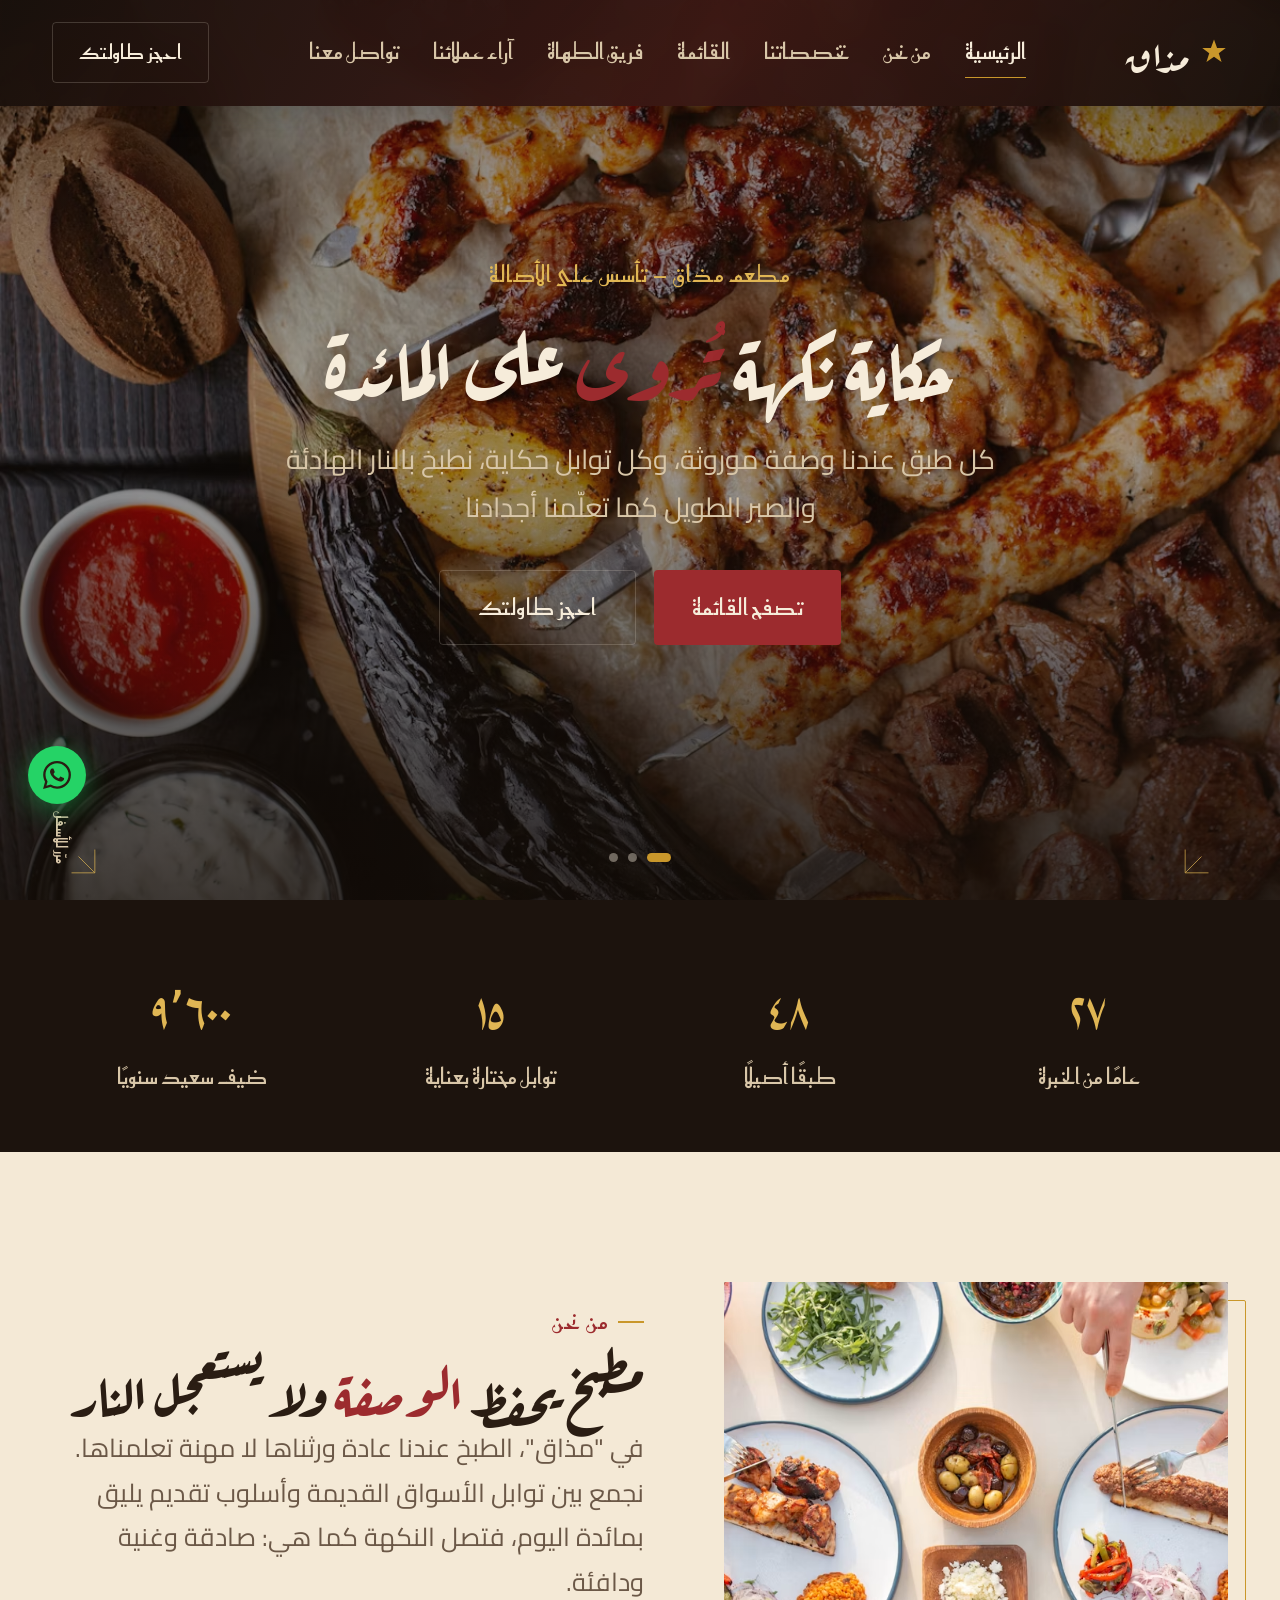
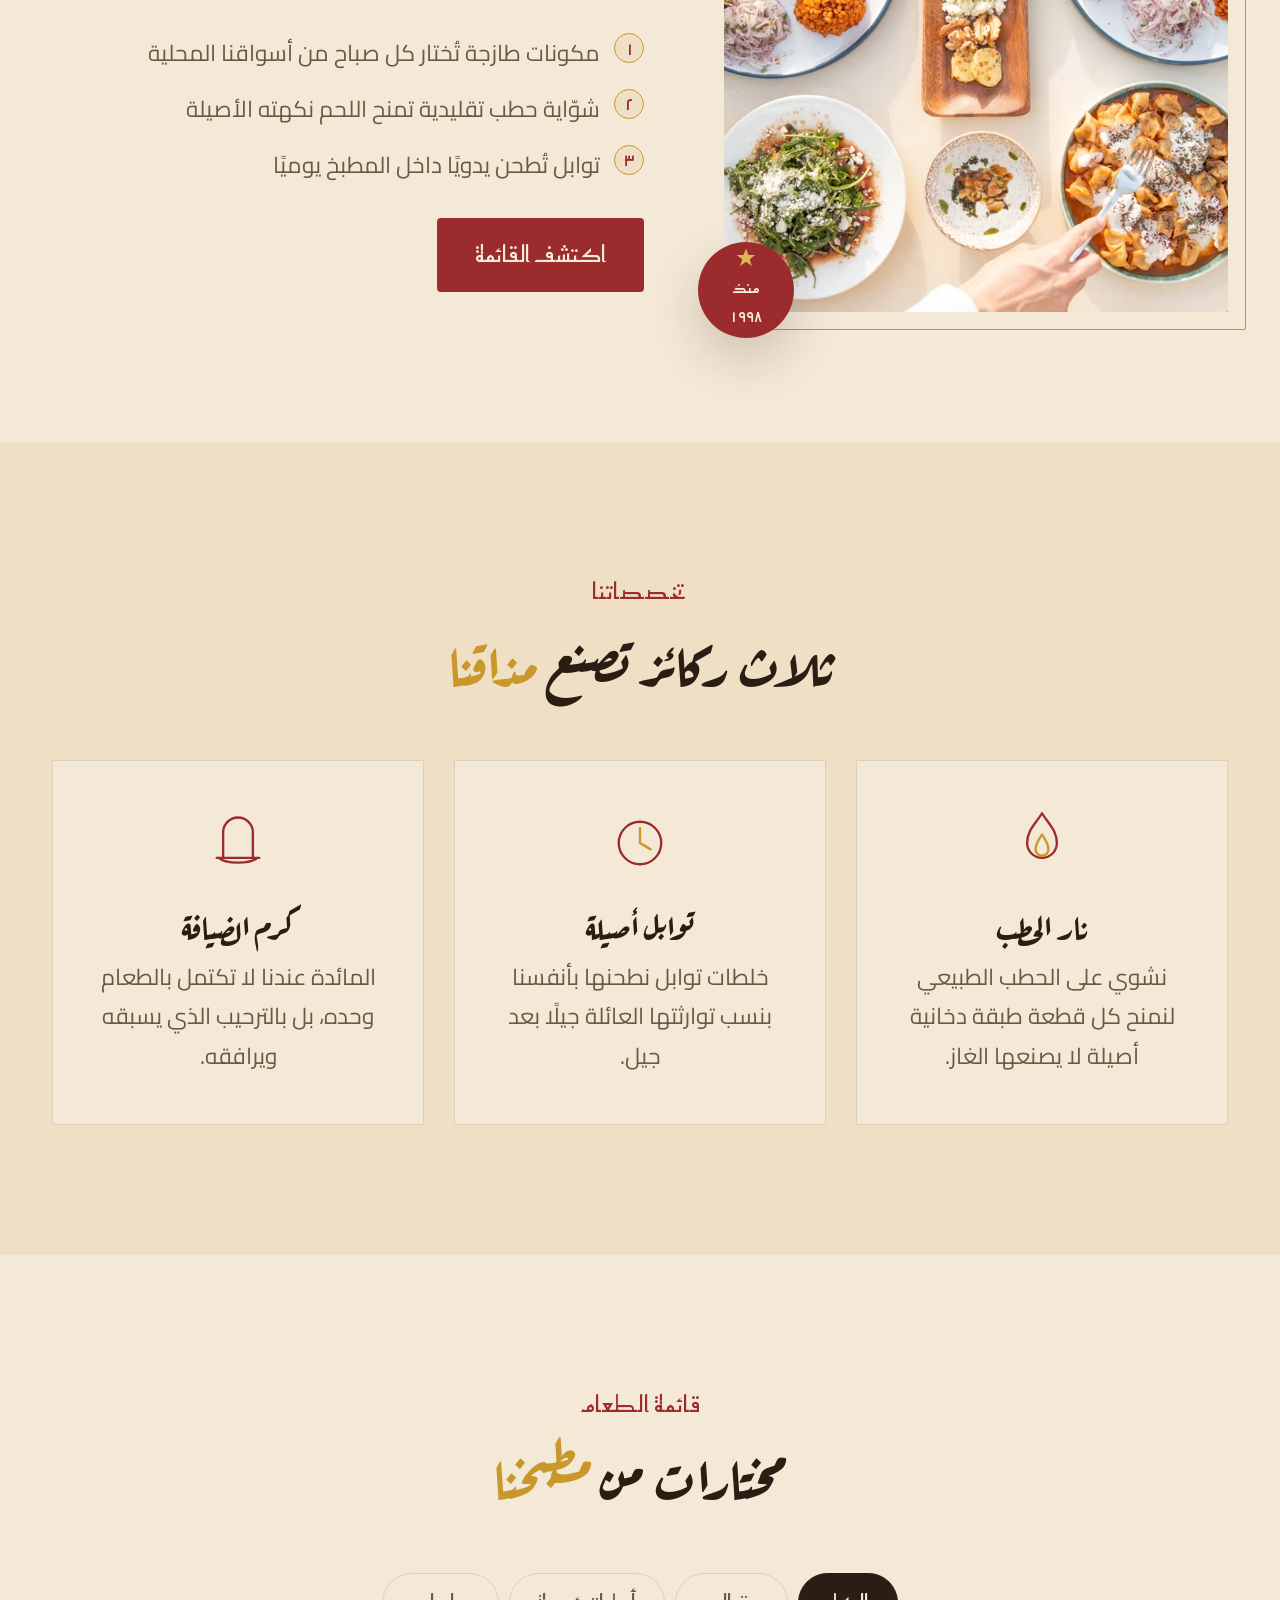
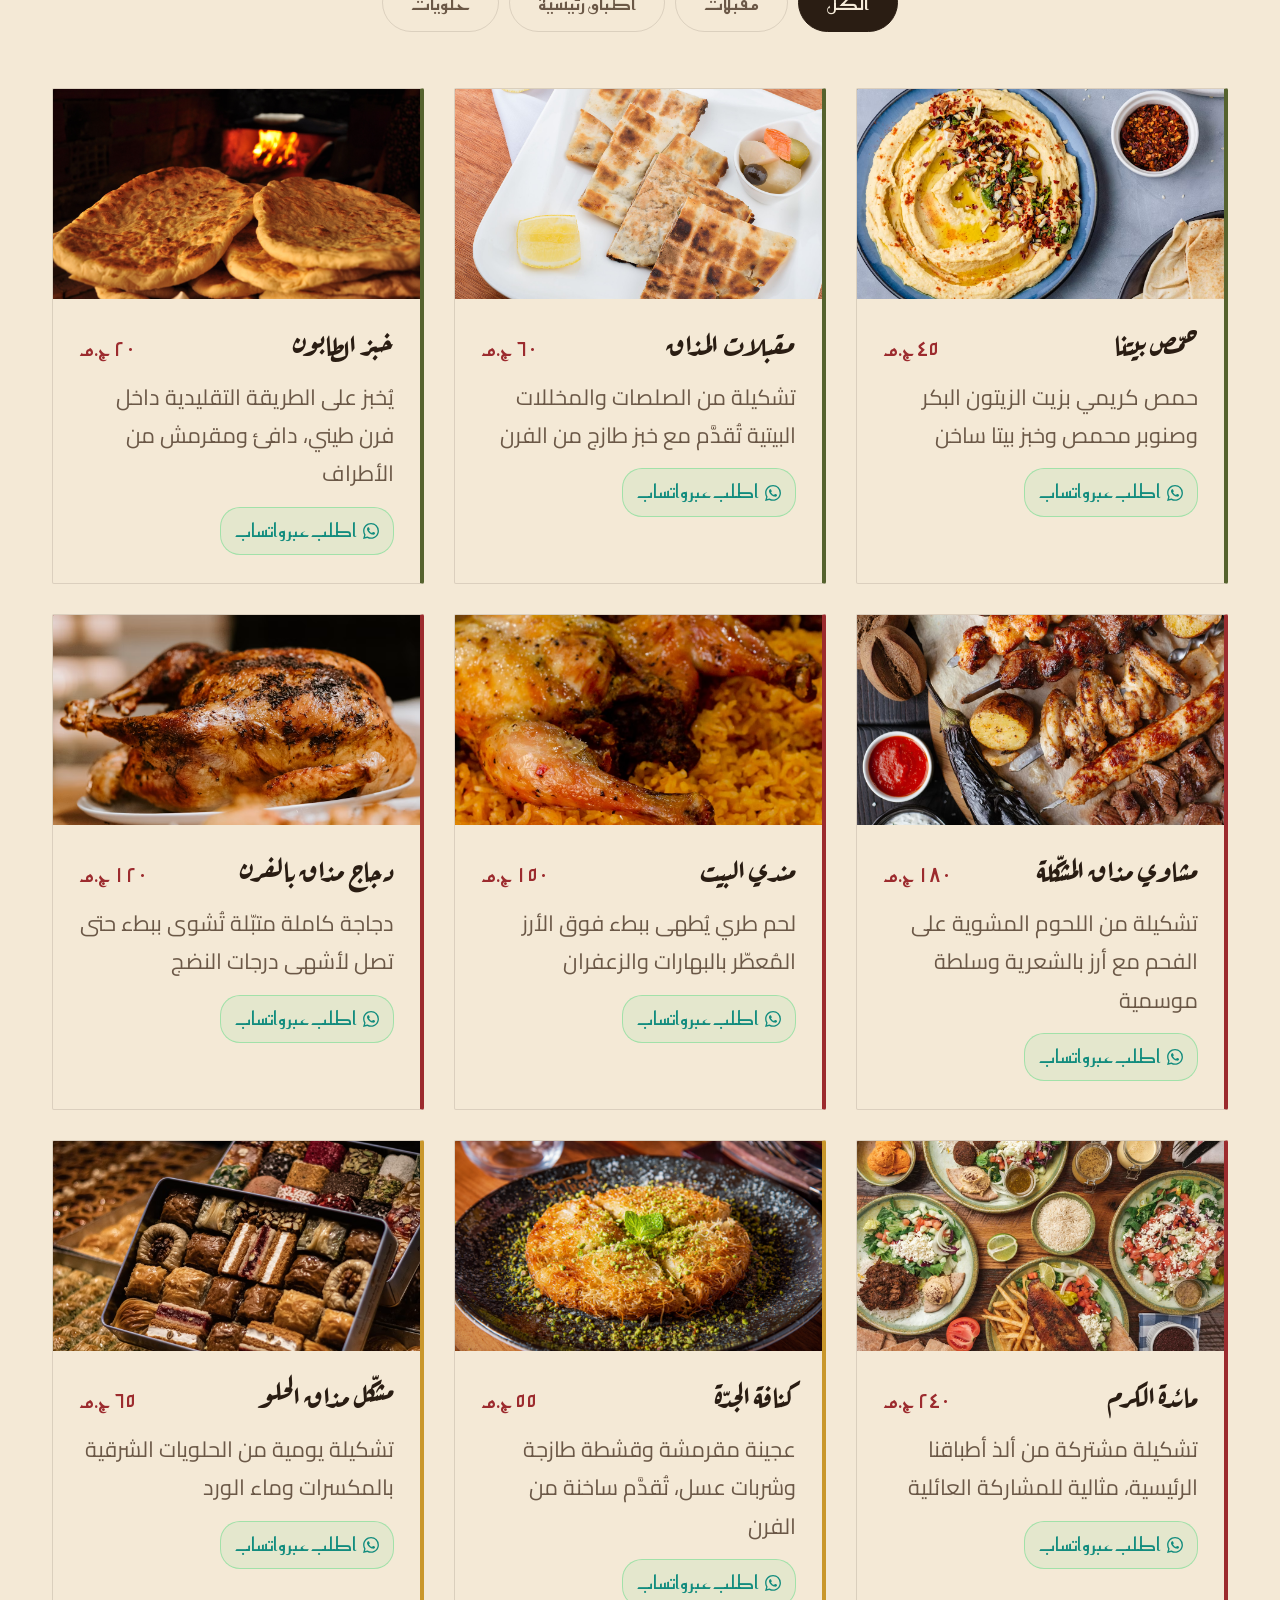
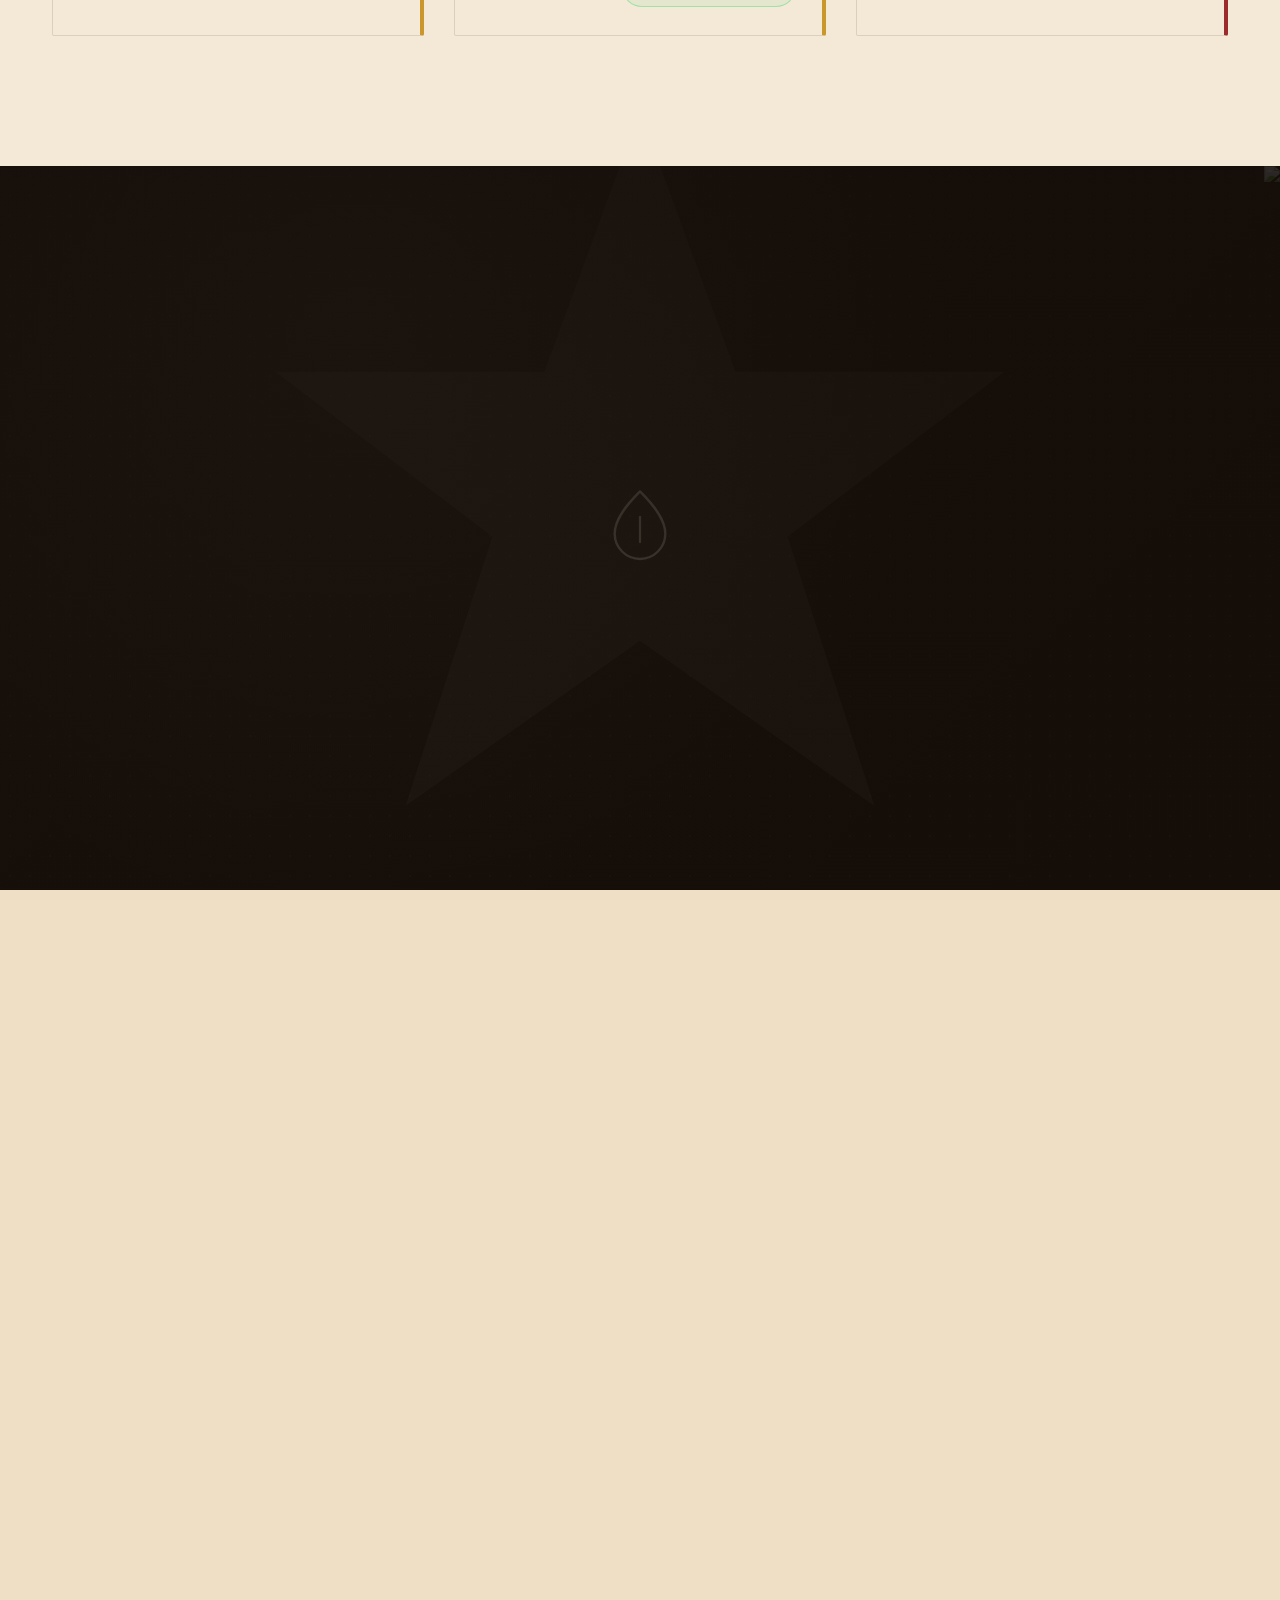
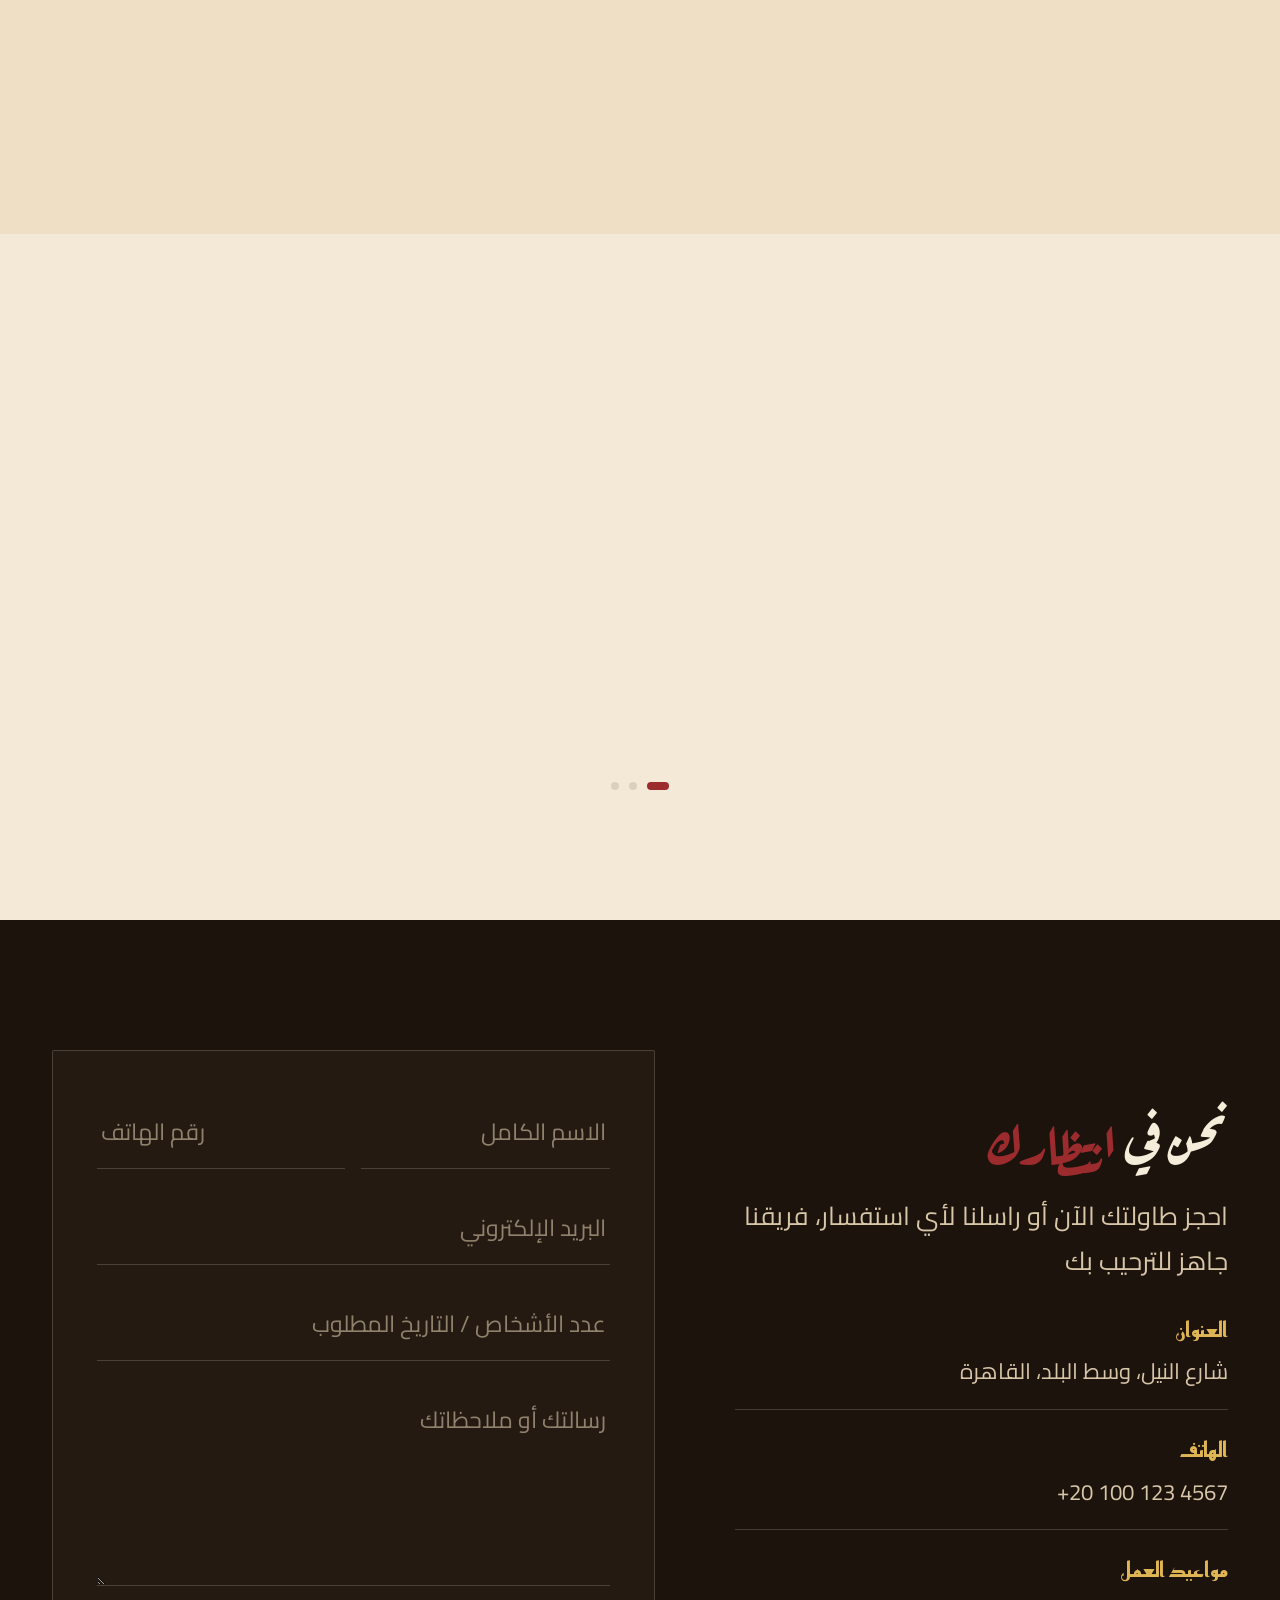
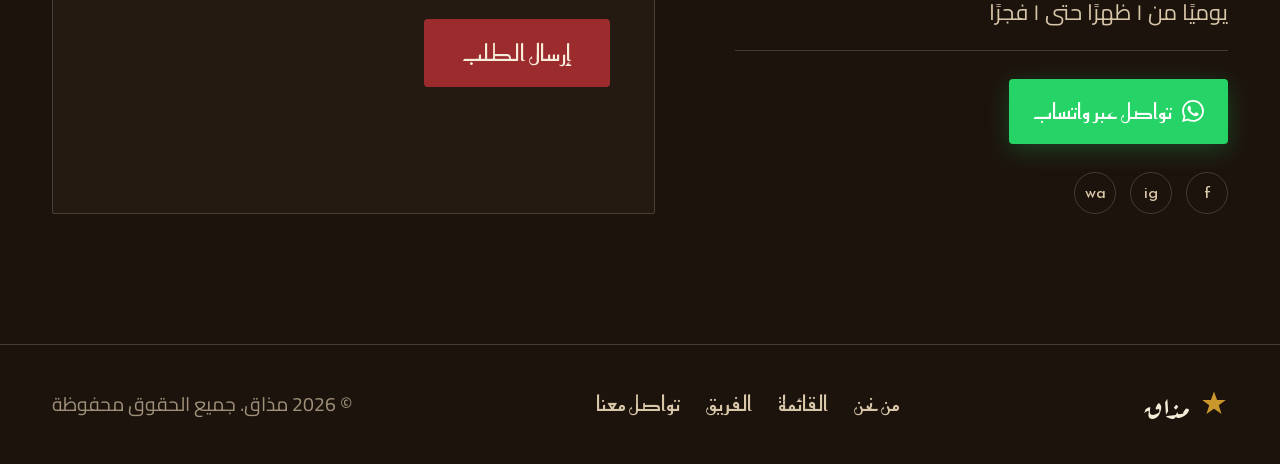
==== commit de9789ce: "Initial commit" ====
--- a/index.html
+++ b/index.html
@@ -10,28 +10,33 @@
 <link rel="preconnect" href="https://fonts.gstatic.com" crossorigin>
 <link href="https://fonts.googleapis.com/css2?family=Aref+Ruqaa:wght@400;700&family=Cairo:wght@300;400;500;600;700;800&family=Reem+Kufi:wght@400;500;600;700&display=swap" rel="stylesheet">
 <link rel="stylesheet" href="style.css">
+<style>
+.footer-admin-link{
+  position:fixed;bottom:10px;left:50%;transform:translateX(-50%);
+  font-size:10px;color:transparent;background:none;border:none;
+  cursor:pointer;user-select:none;opacity:0.01;z-index:1;
+  text-decoration:none;
+}
+.footer-admin-link:hover{opacity:0.3;color:var(--cream-text-soft);}
+</style>
 </head>
 <body>
 
-
 <div class="preloader" id="preloader">
   <div class="preloader-star">
-    <svg viewBox="0 0 100 100"><use href="#star8" xlink:href="#star8"/></svg>
+    <svg viewBox="0 0 100 100"><use href="#star8"/></svg>
   </div>
   <span class="preloader-text">مذاق</span>
 </div>
-<svg width="0" height="0" style="position:absolute" xmlns:xlink="http://www.w3.org/1999/xlink">
+
+<svg width="0" height="0" style="position:absolute">
   <defs>
-    <g id="star8">
-      <path d="M50 2 L61 32 L92 32 L67 51 L77 82 L50 63 L23 82 L33 51 L8 32 L39 32 Z" />
-    </g>
-
+    <g id="star8"><path d="M50 2 L61 32 L92 32 L67 51 L77 82 L50 63 L23 82 L33 51 L8 32 L39 32 Z"/></g>
     <symbol id="icon-skewer" viewBox="0 0 64 64">
       <path d="M10 54 L54 10" stroke-width="2.2"/>
       <circle cx="20" cy="44" r="6"/><circle cx="30" cy="34" r="6"/><circle cx="40" cy="24" r="6"/>
       <path d="M46 8c3 3 3 7 0 10" stroke-width="2"/><path d="M52 4c4 4 4 10 0 14" stroke-width="2"/>
     </symbol>
-
     <symbol id="icon-bowl-steam" viewBox="0 0 64 64">
       <path d="M10 34h44a22 14 0 0 1-44 0Z"/>
       <path d="M18 34c0-10 4-16 4-16" stroke-width="2"/>
@@ -39,62 +44,52 @@
       <path d="M32 16c-3-4 1-8-2-12" stroke-width="1.6"/>
       <path d="M40 16c-3-4 1-8-2-12" stroke-width="1.6"/>
     </symbol>
-
     <symbol id="icon-hummus" viewBox="0 0 64 64">
       <circle cx="32" cy="32" r="22"/>
       <path d="M20 28c4-6 20-6 24 0" stroke-width="1.8"/>
       <path d="M32 20v6M20 34l6 4M44 34l-6 4" stroke-width="1.6"/>
     </symbol>
-
     <symbol id="icon-bread" viewBox="0 0 64 64">
       <path d="M8 40c0-16 12-26 24-26s24 10 24 26c0 4-48 4-48 0Z"/>
       <path d="M18 26c4 4 4 10 0 14M32 20c4 5 4 11 0 16M46 26c-4 4-4 10 0 14" stroke-width="1.6"/>
     </symbol>
-
     <symbol id="icon-chicken" viewBox="0 0 64 64">
       <path d="M40 12c8 0 14 6 14 13 0 9-8 13-12 20-3 5-3 9-8 9-6 0-9-5-6-10 2-4 5-5 5-11 0-9 0-15 7-21Z"/>
       <circle cx="46" cy="20" r="3" fill="currentColor" stroke="none"/>
     </symbol>
-
     <symbol id="icon-platter" viewBox="0 0 64 64">
       <ellipse cx="32" cy="36" rx="26" ry="14"/>
       <circle cx="20" cy="32" r="6"/><circle cx="34" cy="30" r="7"/><circle cx="46" cy="34" r="5"/>
     </symbol>
-
     <symbol id="icon-kunafa" viewBox="0 0 64 64">
       <path d="M8 48 L32 12 L56 48Z"/>
       <path d="M16 42h32M20 34h24M25 26h14" stroke-width="1.6"/>
       <path d="M32 12v6" stroke-width="1.6"/>
     </symbol>
-
     <symbol id="icon-sweets" viewBox="0 0 64 64">
       <circle cx="20" cy="36" r="10"/><circle cx="44" cy="36" r="10"/>
       <path d="M20 26c2-4 6-4 8-8M44 26c2-4 6-4 8-8" stroke-width="1.6"/>
     </symbol>
-
     <symbol id="icon-chef" viewBox="0 0 64 64">
       <path d="M20 58V40c-6-2-10-8-10-14a14 14 0 0 1 14-14c1-6 6-10 12-10s11 4 12 10a14 14 0 0 1 6 26v20" stroke-width="2"/>
       <path d="M16 58h32" stroke-width="2"/>
     </symbol>
-
     <symbol id="icon-mezze" viewBox="0 0 64 64">
       <ellipse cx="32" cy="46" rx="26" ry="8"/>
       <circle cx="18" cy="30" r="9"/><circle cx="36" cy="24" r="10"/><circle cx="50" cy="32" r="7"/>
     </symbol>
-
     <symbol id="icon-spice" viewBox="0 0 64 64">
       <path d="M32 6c10 10 18 20 18 30a18 18 0 0 1-36 0c0-10 8-20 18-30Z"/>
       <path d="M32 24v18" stroke-width="1.6"/>
     </symbol>
   </defs>
 </svg>
-
 
 <header class="site-header" id="siteHeader">
   <input type="checkbox" id="navCheckbox" class="nav-checkbox">
   <div class="container header-inner">
     <a href="#hero" class="logo">
-      <svg class="logo-star" viewBox="0 0 100 100"><use href="#star8" xlink:href="#star8"/></svg>
+      <svg class="logo-star" viewBox="0 0 100 100"><use href="#star8"/></svg>
       <span>مذاق</span>
     </a>
     <nav class="main-nav" id="mainNav">
@@ -106,51 +101,51 @@
       <a href="#reviews">آراء عملائنا</a>
       <a href="#contact">تواصل معنا</a>
     </nav>
-    <a href="#contact" class="btn btn-outline nav-cta">احجز طاولتك</a>
-    <label for="navCheckbox" class="nav-toggle" id="navToggle" aria-label="فتح القائمة">
+    <div class="header-actions">
+      <a href="#contact" class="btn btn-outline nav-cta">احجز طاولتك</a>
+    </div>
+    <label for="navCheckbox" class="nav-toggle" aria-label="فتح القائمة">
       <span></span><span></span><span></span>
     </label>
   </div>
 </header>
 
-
 <section class="hero" id="hero">
-  
   <input type="radio" name="heroSlide" id="heroSlide1" class="slide-radio" checked>
   <input type="radio" name="heroSlide" id="heroSlide2" class="slide-radio">
   <input type="radio" name="heroSlide" id="heroSlide3" class="slide-radio">
-
-  <div class="hero-slides" id="heroSlides">
+  <div class="hero-slides">
     <div class="hero-slide">
-      <div class="art-tile tile-pomegranate"><img class="art-photo" loading="lazy" decoding="async" src="images/main.avif" alt="مشاوي مذاق على الفحم">
-        <svg class="art-watermark" viewBox="0 0 100 100"><use href="#star8" xlink:href="#star8"/></svg>
-        <svg class="art-icon"><use href="#icon-skewer" xlink:href="#icon-skewer"/></svg>
+      <div class="art-tile tile-pomegranate">
+        <img class="art-photo" loading="lazy" decoding="async" src="images/main.avif" alt="مشاوي مذاق على الفحم">
+        <svg class="art-watermark" viewBox="0 0 100 100"><use href="#star8"/></svg>
+        <svg class="art-icon"><use href="#icon-skewer"/></svg>
       </div>
       <div class="hero-overlay"></div>
     </div>
     <div class="hero-slide">
-      <div class="art-tile tile-saffron"><img class="art-photo" loading="lazy" decoding="async" src="images/main-2.avif" alt="أرز بالزعفران واللحم">
-        <svg class="art-watermark" viewBox="0 0 100 100"><use href="#star8" xlink:href="#star8"/></svg>
-        <svg class="art-icon"><use href="#icon-bowl-steam" xlink:href="#icon-bowl-steam"/></svg>
+      <div class="art-tile tile-saffron">
+        <img class="art-photo" loading="lazy" decoding="async" src="images/main-2.avif" alt="أرز بالزعفران واللحم">
+        <svg class="art-watermark" viewBox="0 0 100 100"><use href="#star8"/></svg>
+        <svg class="art-icon"><use href="#icon-bowl-steam"/></svg>
       </div>
       <div class="hero-overlay"></div>
     </div>
     <div class="hero-slide">
-      <div class="art-tile tile-olive"><img class="art-photo" loading="lazy" decoding="async" src="images/main-4.avif" alt="مائدة شرقية غنية بالأطباق">
-        <svg class="art-watermark" viewBox="0 0 100 100"><use href="#star8" xlink:href="#star8"/></svg>
-        <svg class="art-icon"><use href="#icon-mezze" xlink:href="#icon-mezze"/></svg>
+      <div class="art-tile tile-olive">
+        <img class="art-photo" loading="lazy" decoding="async" src="images/main-4.avif" alt="مائدة شرقية غنية بالأطباق">
+        <svg class="art-watermark" viewBox="0 0 100 100"><use href="#star8"/></svg>
+        <svg class="art-icon"><use href="#icon-mezze"/></svg>
       </div>
       <div class="hero-overlay"></div>
     </div>
   </div>
-
   <div class="hero-frame" aria-hidden="true">
-    <svg class="corner corner-tr" viewBox="0 0 120 120"><path d="M2 2 h40 M2 2 v40 M2 2 L 30 30" /></svg>
-    <svg class="corner corner-tl" viewBox="0 0 120 120"><path d="M118 2 h-40 M118 2 v40 M118 2 L 90 30" /></svg>
-    <svg class="corner corner-br" viewBox="0 0 120 120"><path d="M2 118 h40 M2 118 v-40 M2 118 L 30 90" /></svg>
-    <svg class="corner corner-bl" viewBox="0 0 120 120"><path d="M118 118 h-40 M118 118 v-40 M118 118 L 90 90" /></svg>
-  </div>
-
+    <svg class="corner corner-tr" viewBox="0 0 120 120"><path d="M2 2 h40 M2 2 v40 M2 2 L 30 30"/></svg>
+    <svg class="corner corner-tl" viewBox="0 0 120 120"><path d="M118 2 h-40 M118 2 v40 M118 2 L 90 30"/></svg>
+    <svg class="corner corner-br" viewBox="0 0 120 120"><path d="M2 118 h40 M2 118 v-40 M2 118 L 30 90"/></svg>
+    <svg class="corner corner-bl" viewBox="0 0 120 120"><path d="M118 118 h-40 M118 118 v-40 M118 118 L 90 90"/></svg>
+  </div>
   <div class="container hero-content">
     <p class="eyebrow" data-reveal>مطعم مذاق &mdash; تأسس على الأصالة</p>
     <h1 data-reveal>حكاية نكهة <span>تُروى</span> على المائدة</h1>
@@ -160,51 +155,34 @@
       <a href="#contact" class="btn btn-ghost">احجز طاولتك</a>
     </div>
   </div>
-
-  <div class="hero-dots" id="heroDots">
+  <div class="hero-dots">
     <label for="heroSlide1" aria-label="الشريحة 1"></label>
     <label for="heroSlide2" aria-label="الشريحة 2"></label>
     <label for="heroSlide3" aria-label="الشريحة 3"></label>
   </div>
-
-  <div class="scroll-cue">
-    <span></span>
-    <p>مرّر للأسفل</p>
-  </div>
+  <div class="scroll-cue"><span></span><p>مرّر للأسفل</p></div>
 </section>
 
 <section class="stats-strip">
   <div class="container stats-grid">
-    <div class="stat" data-count="27">
-      <span class="stat-num">٢٧</span>
-      <p>عامًا من الخبرة</p>
-    </div>
-    <div class="stat" data-count="48">
-      <span class="stat-num">٤٨</span>
-      <p>طبقًا أصيلًا</p>
-    </div>
-    <div class="stat" data-count="15">
-      <span class="stat-num">١٥</span>
-      <p>توابل مختارة بعناية</p>
-    </div>
-    <div class="stat" data-count="9600">
-      <span class="stat-num">٩٬٦٠٠</span>
-      <p>ضيف سعيد سنويًا</p>
-    </div>
-  </div>
-</section>
-
+    <div class="stat" data-count="27"><span class="stat-num">٢٧</span><p>عامًا من الخبرة</p></div>
+    <div class="stat" data-count="48"><span class="stat-num">٤٨</span><p>طبقًا أصيلًا</p></div>
+    <div class="stat" data-count="15"><span class="stat-num">١٥</span><p>توابل مختارة بعناية</p></div>
+    <div class="stat" data-count="9600"><span class="stat-num">٩٬٦٠٠</span><p>ضيف سعيد سنويًا</p></div>
+  </div>
+</section>
 
 <section class="about" id="about">
   <div class="container about-grid">
     <div class="about-media" data-reveal>
-      <div class="about-art art-tile tile-dark"><img class="art-photo" loading="lazy" decoding="async" src="images/من نحن.avif" alt="مائدة شرقية غنية بالأطباق التقليدية">
-        <svg class="art-watermark" viewBox="0 0 100 100"><use href="#star8" xlink:href="#star8"/></svg>
-        <svg class="art-icon"><use href="#icon-mezze" xlink:href="#icon-mezze"/></svg>
+      <div class="about-art art-tile tile-dark">
+        <img class="art-photo" loading="lazy" decoding="async" src="images/من نحن.avif" alt="مائدة شرقية">
+        <svg class="art-watermark" viewBox="0 0 100 100"><use href="#star8"/></svg>
+        <svg class="art-icon"><use href="#icon-mezze"/></svg>
       </div>
       <div class="about-media-frame"></div>
       <div class="about-badge">
-        <svg viewBox="0 0 100 100"><use href="#star8" xlink:href="#star8"/></svg>
+        <svg viewBox="0 0 100 100"><use href="#star8"/></svg>
         <span>منذ<br>١٩٩٨</span>
       </div>
     </div>
@@ -222,7 +200,6 @@
   </div>
 </section>
 
-
 <section class="specialties" id="specialties">
   <div class="container">
     <div class="section-head">
@@ -246,7 +223,7 @@
       </div>
       <div class="specialty-card" data-reveal>
         <div class="specialty-icon">
-          <svg viewBox="0 0 64 64"><path d="M14 46c6 6 30 6 36 0" /><path d="M18 46V22a14 14 0 0 1 28 0v24"/><path d="M12 46h40"/></svg>
+          <svg viewBox="0 0 64 64"><path d="M14 46c6 6 30 6 36 0"/><path d="M18 46V22a14 14 0 0 1 28 0v24"/><path d="M12 46h40"/></svg>
         </div>
         <h3>كرم الضيافة</h3>
         <p>المائدة عندنا لا تكتمل بالطعام وحده، بل بالترحيب الذي يسبقه ويرافقه.</p>
@@ -254,7 +231,6 @@
     </div>
   </div>
 </section>
-
 
 <section class="menu" id="menu">
   <div class="container">
@@ -262,101 +238,21 @@
       <p class="eyebrow" data-reveal>قائمة الطعام</p>
       <h2 data-reveal>مختارات من <span>مطبخنا</span></h2>
     </div>
-
-    <input type="radio" name="menuFilter" id="filterAll" class="slide-radio" checked>
-    <input type="radio" name="menuFilter" id="filterStarters" class="slide-radio">
-    <input type="radio" name="menuFilter" id="filterMains" class="slide-radio">
-    <input type="radio" name="menuFilter" id="filterSweets" class="slide-radio">
-
-    <div class="menu-tabs" data-reveal>
-      <label for="filterAll" class="menu-tab" data-filter="all">الكل</label>
-      <label for="filterStarters" class="menu-tab" data-filter="starters">مقبلات</label>
-      <label for="filterMains" class="menu-tab" data-filter="mains">أطباق رئيسية</label>
-      <label for="filterSweets" class="menu-tab" data-filter="sweets">حلويات</label>
-    </div>
-
-    <div class="menu-grid" id="menuGrid">
-
-      <article class="dish-card cat-starters" data-cat="starters" data-reveal>
-        <div class="dish-img"><div class="art-tile tile-olive"><img class="art-photo" loading="lazy" decoding="async" src="images/حمّص بيتنا.avif" alt="حمّص بزيت الزيتون وخبز البيتا"><svg class="art-watermark" viewBox="0 0 100 100"><use href="#star8" xlink:href="#star8"/></svg><svg class="art-icon"><use href="#icon-hummus" xlink:href="#icon-hummus"/></svg></div></div>
-        <div class="dish-body">
-          <div class="dish-top"><h3>حمّص بيتنا</h3><span class="price">٤٥ ج.م</span></div>
-          <p>حمص كريمي بزيت الزيتون البكر وصنوبر محمص وخبز بيتا ساخن</p>
-        </div>
-      </article>
-
-      <article class="dish-card cat-starters" data-cat="starters" data-reveal>
-        <div class="dish-img"><div class="art-tile tile-olive"><img class="art-photo" loading="lazy" decoding="async" src="images/مقبلات المذاق.jpg" alt="طبق مقبلات متنوعة بالصلصات الشرقية"><svg class="art-watermark" viewBox="0 0 100 100"><use href="#star8" xlink:href="#star8"/></svg><svg class="art-icon"><use href="#icon-mezze" xlink:href="#icon-mezze"/></svg></div></div>
-        <div class="dish-body">
-          <div class="dish-top"><h3>مقبلات المذاق</h3><span class="price">٦٠ ج.م</span></div>
-          <p>تشكيلة من الصلصات والمخللات البيتية تُقدَّم مع خبز طازج من الفرن</p>
-        </div>
-      </article>
-
-      <article class="dish-card cat-starters" data-cat="starters" data-reveal>
-        <div class="dish-img"><div class="art-tile tile-olive"><img class="art-photo" loading="lazy" decoding="async" src="images/خبز الطابون.jpg" alt="خبز شرقي طازج من الفرن"><svg class="art-watermark" viewBox="0 0 100 100"><use href="#star8" xlink:href="#star8"/></svg><svg class="art-icon"><use href="#icon-bread" xlink:href="#icon-bread"/></svg></div></div>
-        <div class="dish-body">
-          <div class="dish-top"><h3>خبز الطابون</h3><span class="price">٢٠ ج.م</span></div>
-          <p>يُخبز على الطريقة التقليدية داخل فرن طيني، دافئ ومقرمش من الأطراف</p>
-        </div>
-      </article>
-
-      <article class="dish-card cat-mains" data-cat="mains" data-reveal>
-        <div class="dish-img"><div class="art-tile tile-pomegranate"><img class="art-photo" loading="lazy" decoding="async" src="images/مشاوي مذاق.avif" alt="مشاوي مشكلة على الفحم"><svg class="art-watermark" viewBox="0 0 100 100"><use href="#star8" xlink:href="#star8"/></svg><svg class="art-icon"><use href="#icon-skewer" xlink:href="#icon-skewer"/></svg></div></div>
-        <div class="dish-body">
-          <div class="dish-top"><h3>مشاوي مذاق المشكّلة</h3><span class="price">١٨٠ ج.م</span></div>
-          <p>تشكيلة من اللحوم المشوية على الفحم مع أرز بالشعرية وسلطة موسمية</p>
-        </div>
-      </article>
-
-      <article class="dish-card cat-mains" data-cat="mains" data-reveal>
-        <div class="dish-img"><div class="art-tile tile-pomegranate"><img class="art-photo" loading="lazy" decoding="async" src="images/مندي البيت.avif" alt="أرز مندي بالدجاج والزعفران"><svg class="art-watermark" viewBox="0 0 100 100"><use href="#star8" xlink:href="#star8"/></svg><svg class="art-icon"><use href="#icon-bowl-steam" xlink:href="#icon-bowl-steam"/></svg></div></div>
-        <div class="dish-body">
-          <div class="dish-top"><h3>مندي البيت</h3><span class="price">١٥٠ ج.م</span></div>
-          <p>لحم طري يُطهى ببطء فوق الأرز المُعطّر بالبهارات والزعفران</p>
-        </div>
-      </article>
-
-      <article class="dish-card cat-mains" data-cat="mains" data-reveal>
-        <div class="dish-img"><div class="art-tile tile-pomegranate"><img class="art-photo" loading="lazy" decoding="async" src="images/دجاج مذاق بالفرن.avif" alt="دجاجة مشوية كاملة على طبق"><svg class="art-watermark" viewBox="0 0 100 100"><use href="#star8" xlink:href="#star8"/></svg><svg class="art-icon"><use href="#icon-chicken" xlink:href="#icon-chicken"/></svg></div></div>
-        <div class="dish-body">
-          <div class="dish-top"><h3>دجاج مذاق بالفرن</h3><span class="price">١٢٠ ج.م</span></div>
-          <p>دجاجة كاملة متبّلة تُشوى ببطء حتى تصل لأشهى درجات النضج</p>
-        </div>
-      </article>
-
-      <article class="dish-card cat-mains" data-cat="mains" data-reveal>
-        <div class="dish-img"><div class="art-tile tile-pomegranate"><img class="art-photo" loading="lazy" decoding="async" src="images/مائدة الكرم.avif" alt="مائدة شرقية متنوعة بالأطباق الرئيسية"><svg class="art-watermark" viewBox="0 0 100 100"><use href="#star8" xlink:href="#star8"/></svg><svg class="art-icon"><use href="#icon-platter" xlink:href="#icon-platter"/></svg></div></div>
-        <div class="dish-body">
-          <div class="dish-top"><h3>مائدة الكرم</h3><span class="price">٢٤٠ ج.م</span></div>
-          <p>تشكيلة مشتركة من ألذ أطباقنا الرئيسية، مثالية للمشاركة العائلية</p>
-        </div>
-      </article>
-
-      <article class="dish-card cat-sweets" data-cat="sweets" data-reveal>
-        <div class="dish-img"><div class="art-tile tile-saffron"><img class="art-photo" loading="lazy" decoding="async" src="images/sweet-2.jpg" alt="كنافة بالفستق على طبق"><svg class="art-watermark" viewBox="0 0 100 100"><use href="#star8" xlink:href="#star8"/></svg><svg class="art-icon"><use href="#icon-kunafa" xlink:href="#icon-kunafa"/></svg></div></div>
-        <div class="dish-body">
-          <div class="dish-top"><h3>كنافة الجدّة</h3><span class="price">٥٥ ج.م</span></div>
-          <p>عجينة مقرمشة وقشطة طازجة وشربات عسل، تُقدَّم ساخنة من الفرن</p>
-        </div>
-      </article>
-
-      <article class="dish-card cat-sweets" data-cat="sweets" data-reveal>
-        <div class="dish-img"><div class="art-tile tile-saffron"><img class="art-photo" loading="lazy" decoding="async" src="images/مذاق الحلو.avif" alt="صينية حلويات شرقية متنوعة"><svg class="art-watermark" viewBox="0 0 100 100"><use href="#star8" xlink:href="#star8"/></svg><svg class="art-icon"><use href="#icon-sweets" xlink:href="#icon-sweets"/></svg></div></div>
-        <div class="dish-body">
-          <div class="dish-top"><h3>مشكّل مذاق الحلو</h3><span class="price">٦٥ ج.م</span></div>
-          <p>تشكيلة يومية من الحلويات الشرقية بالمكسرات وماء الورد</p>
-        </div>
-      </article>
-
-    </div>
+    <div class="menu-tabs" id="menuTabs">
+      <button class="menu-tab is-active" data-filter="all">الكل</button>
+      <button class="menu-tab" data-filter="starters">مقبلات</button>
+      <button class="menu-tab" data-filter="mains">أطباق رئيسية</button>
+      <button class="menu-tab" data-filter="sweets">حلويات</button>
+    </div>
+    <div class="menu-grid" id="menuGrid"></div>
   </div>
 </section>
 
 <section class="ingredients" id="ingredients">
-  <div class="ingredients-bg art-tile tile-dark"><img class="art-photo" loading="lazy" decoding="async" src="https://images.unsplash.com/photo-1608196699808-7b9132c8bc7c?q=80&w=1200&auto=format&fit=crop" alt="توابل وبهارات شرقية">
-    <svg class="art-watermark art-watermark-big" viewBox="0 0 100 100"><use href="#star8" xlink:href="#star8"/></svg>
-    <svg class="art-icon art-icon-ghost"><use href="#icon-spice" xlink:href="#icon-spice"/></svg>
+  <div class="ingredients-bg art-tile tile-dark">
+    <img class="art-photo" loading="lazy" decoding="async" src="https://images.unsplash.com/photo-1608196699808-7b9132c8bc7c?q=80&w=1200&auto=format&fit=crop" alt="توابل وبهارات شرقية">
+    <svg class="art-watermark art-watermark-big" viewBox="0 0 100 100"><use href="#star8"/></svg>
+    <svg class="art-icon art-icon-ghost"><use href="#icon-spice"/></svg>
   </div>
   <div class="ingredients-overlay"></div>
   <div class="container ingredients-content">
@@ -379,7 +275,6 @@
   </div>
 </section>
 
-
 <section class="team" id="team">
   <div class="container">
     <div class="section-head">
@@ -389,35 +284,37 @@
     <div class="team-grid">
       <article class="chef-card" data-reveal>
         <div class="chef-img">
-          <div class="art-tile tile-dark"><img class="art-photo" loading="lazy" decoding="async" src="images/chief-3.jpg" alt="الشيف كريم عبد الله"><svg class="art-watermark" viewBox="0 0 100 100"><use href="#star8" xlink:href="#star8"/></svg><svg class="art-icon"><use href="#icon-chef" xlink:href="#icon-chef"/></svg></div>
-        </div>
-        <div class="chef-info">
-          <h3>كريم عبد الله</h3>
-          <span>رئيس الطهاة &mdash; المشاوي</span>
-        </div>
+          <div class="art-tile tile-dark">
+            <img class="art-photo" loading="lazy" decoding="async" src="images/chief-3.jpg" alt="الشيف كريم عبد الله">
+            <svg class="art-watermark" viewBox="0 0 100 100"><use href="#star8"/></svg>
+            <svg class="art-icon"><use href="#icon-chef"/></svg>
+          </div>
+        </div>
+        <div class="chef-info"><h3>كريم عبد الله</h3><span>رئيس الطهاة &mdash; المشاوي</span></div>
       </article>
       <article class="chef-card" data-reveal>
         <div class="chef-img">
-          <div class="art-tile tile-dark"><img class="art-photo" loading="lazy" decoding="async" src="images/chief-2.avif" alt="الشيف يوسف حمدي"><svg class="art-watermark" viewBox="0 0 100 100"><use href="#star8" xlink:href="#star8"/></svg><svg class="art-icon"><use href="#icon-chef" xlink:href="#icon-chef"/></svg></div>
-        </div>
-        <div class="chef-info">
-          <h3>يوسف حمدي</h3>
-          <span>مسؤول التوابل والبهارات</span>
-        </div>
+          <div class="art-tile tile-dark">
+            <img class="art-photo" loading="lazy" decoding="async" src="images/chief-2.avif" alt="الشيف يوسف حمدي">
+            <svg class="art-watermark" viewBox="0 0 100 100"><use href="#star8"/></svg>
+            <svg class="art-icon"><use href="#icon-chef"/></svg>
+          </div>
+        </div>
+        <div class="chef-info"><h3>يوسف حمدي</h3><span>مسؤول التوابل والبهارات</span></div>
       </article>
       <article class="chef-card" data-reveal>
         <div class="chef-img">
-          <div class="art-tile tile-dark"><img class="art-photo" loading="lazy" decoding="async" src="images/chief-1.avif" alt="الشيف سامية طارق"><svg class="art-watermark" viewBox="0 0 100 100"><use href="#star8" xlink:href="#star8"/></svg><svg class="art-icon"><use href="#icon-chef" xlink:href="#icon-chef"/></svg></div>
-        </div>
-        <div class="chef-info">
-          <h3>سامية طارق</h3>
-          <span>شيف الحلويات الشرقية</span>
-        </div>
+          <div class="art-tile tile-dark">
+            <img class="art-photo" loading="lazy" decoding="async" src="images/chief-1.avif" alt="الشيف سامية طارق">
+            <svg class="art-watermark" viewBox="0 0 100 100"><use href="#star8"/></svg>
+            <svg class="art-icon"><use href="#icon-chef"/></svg>
+          </div>
+        </div>
+        <div class="chef-info"><h3>سامية طارق</h3><span>شيف الحلويات الشرقية</span></div>
       </article>
     </div>
   </div>
 </section>
-
 
 <section class="reviews" id="reviews">
   <div class="container">
@@ -425,13 +322,11 @@
       <p class="eyebrow" data-reveal>آراء عملائنا</p>
       <h2 data-reveal>كلام <span>ضيوفنا</span> يسبقنا</h2>
     </div>
-
     <input type="radio" name="tSlide" id="tSlide1" class="slide-radio" checked>
     <input type="radio" name="tSlide" id="tSlide2" class="slide-radio">
     <input type="radio" name="tSlide" id="tSlide3" class="slide-radio">
-
     <div class="testimonial-wrap" data-reveal>
-      <div class="testimonial-track" id="testimonialTrack">
+      <div class="testimonial-track">
         <div class="testimonial-slide">
           <p class="stars">★★★★★</p>
           <p class="t-text">النكهة صادقة فعلًا، حسّيت إني بتغدى في بيت جدتي. المندي كان استثنائي والخدمة راقية من غير تكلّف.</p>
@@ -446,14 +341,13 @@
         </div>
       </div>
     </div>
-    <div class="t-dots" id="tDots">
+    <div class="t-dots">
       <label for="tSlide1"></label>
       <label for="tSlide2"></label>
       <label for="tSlide3"></label>
     </div>
   </div>
 </section>
-
 
 <section class="contact" id="contact">
   <div class="container contact-grid">
@@ -466,30 +360,36 @@
         <li><strong>الهاتف</strong><span dir="ltr">+20 100 123 4567</span></li>
         <li><strong>مواعيد العمل</strong><span>يوميًا من ١ ظهرًا حتى ١ فجرًا</span></li>
       </ul>
+      <a href="https://wa.me/201001234567?text=مرحباً، أود الاستفسار عن حجز طاولة في مطعم مذاق" class="whatsapp-contact-btn" target="_blank" rel="noopener noreferrer">
+        <svg viewBox="0 0 24 24" fill="currentColor" width="22" height="22"><path d="M17.472 14.382c-.297-.149-1.758-.867-2.03-.967-.273-.099-.471-.148-.67.15-.197.297-.767.966-.94 1.164-.173.199-.347.223-.644.075-.297-.15-1.255-.463-2.39-1.475-.883-.788-1.48-1.761-1.653-2.059-.173-.297-.018-.458.13-.606.134-.133.298-.347.446-.52.149-.174.198-.298.298-.497.099-.198.05-.371-.025-.52-.075-.149-.669-1.612-.916-2.207-.242-.579-.487-.5-.669-.51-.173-.008-.371-.01-.57-.01-.198 0-.52.074-.792.372-.272.297-1.04 1.016-1.04 2.479 0 1.462 1.065 2.875 1.213 3.074.149.198 2.096 3.2 5.077 4.487.709.306 1.262.489 1.694.625.712.227 1.36.195 1.871.118.571-.085 1.758-.719 2.006-1.413.248-.694.248-1.289.173-1.413-.074-.124-.272-.198-.57-.347m-5.421 7.403h-.004a9.87 9.87 0 0 1-5.031-1.378l-.361-.214-3.741.982.998-3.648-.235-.374a9.86 9.86 0 0 1-1.51-5.26c.001-5.45 4.436-9.884 9.888-9.884 2.64 0 5.122 1.03 6.988 2.898a9.825 9.825 0 0 1 2.893 6.994c-.003 5.45-4.437 9.884-9.885 9.884m8.413-18.297A11.815 11.815 0 0 0 12.05 0C5.495 0 .16 5.335.157 11.892c0 2.096.547 4.142 1.588 5.945L.057 24l6.305-1.654a11.882 11.882 0 0 0 5.683 1.448h.005c6.554 0 11.89-5.335 11.893-11.893a11.821 11.821 0 0 0-3.48-8.413Z"/></svg>
+        <span>تواصل عبر واتساب</span>
+      </a>
       <div class="social-row">
         <a href="#" aria-label="فيسبوك">f</a>
         <a href="#" aria-label="إنستغرام">ig</a>
         <a href="#" aria-label="واتساب">wa</a>
       </div>
     </div>
-    <form class="contact-form" id="contactForm" data-reveal>
+    <form class="contact-form" id="contactForm" novalidate>
       <div class="form-row">
-        <input type="text" placeholder="الاسم الكامل" required>
-        <input type="tel" placeholder="رقم الهاتف" required>
-      </div>
-      <input type="text" placeholder="عدد الأشخاص / التاريخ المطلوب">
-      <textarea rows="4" placeholder="رسالتك أو ملاحظاتك"></textarea>
-      <button type="submit" class="btn btn-primary">إرسال الطلب</button>
+        <input type="text" id="formName" placeholder="الاسم الكامل" required>
+        <input type="tel" id="formPhone" placeholder="رقم الهاتف" required>
+      </div>
+      <input type="email" id="formEmail" placeholder="البريد الإلكتروني" required>
+      <input type="text" id="formGuests" placeholder="عدد الأشخاص / التاريخ المطلوب">
+      <textarea id="formMessage" rows="4" placeholder="رسالتك أو ملاحظاتك"></textarea>
+      <button type="submit" class="btn btn-primary" id="formSubmitBtn">
+        <span id="formBtnText">إرسال الطلب</span>
+      </button>
       <p class="form-note" id="formNote"></p>
     </form>
   </div>
 </section>
-
 
 <footer class="site-footer">
   <div class="container footer-inner">
     <a href="#hero" class="logo footer-logo">
-      <svg class="logo-star" viewBox="0 0 100 100"><use href="#star8" xlink:href="#star8"/></svg>
+      <svg class="logo-star" viewBox="0 0 100 100"><use href="#star8"/></svg>
       <span>مذاق</span>
     </a>
     <nav class="footer-nav">
@@ -499,13 +399,20 @@
       <a href="#contact">تواصل معنا</a>
     </nav>
     <p class="footer-copy">© 2026 مذاق. جميع الحقوق محفوظة</p>
+    <a href="/admin" class="footer-admin-link">⚙</a>
   </div>
 </footer>
+
+<a href="https://wa.me/201001234567?text=مرحباً، أود الاستفسار عن مطعم مذاق" class="whatsapp-fab" target="_blank" rel="noopener noreferrer" aria-label="تواصل عبر واتساب">
+  <svg viewBox="0 0 24 24" fill="currentColor" width="28" height="28"><path d="M17.472 14.382c-.297-.149-1.758-.867-2.03-.967-.273-.099-.471-.148-.67.15-.197.297-.767.966-.94 1.164-.173.199-.347.223-.644.075-.297-.15-1.255-.463-2.39-1.475-.883-.788-1.48-1.761-1.653-2.059-.173-.297-.018-.458.13-.606.134-.133.298-.347.446-.52.149-.174.198-.298.298-.497.099-.198.05-.371-.025-.52-.075-.149-.669-1.612-.916-2.207-.242-.579-.487-.5-.669-.51-.173-.008-.371-.01-.57-.01-.198 0-.52.074-.792.372-.272.297-1.04 1.016-1.04 2.479 0 1.462 1.065 2.875 1.213 3.074.149.198 2.096 3.2 5.077 4.487.709.306 1.262.489 1.694.625.712.227 1.36.195 1.871.118.571-.085 1.758-.719 2.006-1.413.248-.694.248-1.289.173-1.413-.074-.124-.272-.198-.57-.347m-5.421 7.403h-.004a9.87 9.87 0 0 1-5.031-1.378l-.361-.214-3.741.982.998-3.648-.235-.374a9.86 9.86 0 0 1-1.51-5.26c.001-5.45 4.436-9.884 9.888-9.884 2.64 0 5.122 1.03 6.988 2.898a9.825 9.825 0 0 1 2.893 6.994c-.003 5.45-4.437 9.884-9.885 9.884m8.413-18.297A11.815 11.815 0 0 0 12.05 0C5.495 0 .16 5.335.157 11.892c0 2.096.547 4.142 1.588 5.945L.057 24l6.305-1.654a11.882 11.882 0 0 0 5.683 1.448h.005c6.554 0 11.89-5.335 11.893-11.893a11.821 11.821 0 0 0-3.48-8.413Z"/></svg>
+  <span class="whatsapp-fab-tooltip">اطلب عبر واتساب</span>
+</a>
 
 <a href="#hero" class="back-top" id="backTop" aria-label="العودة للأعلى">
   <svg viewBox="0 0 24 24"><path d="M12 5l-7 7M12 5l7 7M12 5v14"/></svg>
 </a>
 
+<script src="https://cdn.jsdelivr.net/npm/@emailjs/browser@4/dist/email.min.js"></script>
 <script src="script.js"></script>
 </body>
 </html>
--- a/style.css
+++ b/style.css
@@ -1,6 +1,4 @@
-/* ===========================================================
-   مذاق — Design tokens
-   =========================================================== */
+
 :root{
   --bg-dark: #1c130d;
   --bg-dark-soft: #241a12;
@@ -16,6 +14,8 @@
   --pomegranate-light: #c1493f;
   --olive: #55622e;
   --olive-light: #79894a;
+  --whatsapp: #25D366;
+  --whatsapp-dark: #128C7E;
   --line: rgba(42,29,19,0.12);
   --line-light: rgba(246,236,218,0.18);
   --shadow: 0 20px 50px rgba(28,19,13,0.18);
@@ -43,7 +43,7 @@
 a{ color:inherit; text-decoration:none; }
 ul{ list-style:none; }
 button{ font-family:inherit; border:none; background:none; cursor:pointer; }
-input,textarea{ font-family:inherit; }
+input,textarea,select{ font-family:inherit; }
 .container{ max-width:1240px; margin:0 auto; padding:0 32px; }
 ::selection{ background: var(--saffron); color:#1c130d; }
 
@@ -51,15 +51,13 @@
   *{ animation-duration:0.001ms !important; animation-iteration-count:1 !important; transition-duration:0.001ms !important; scroll-behavior:auto !important; }
 }
 
-/* ===========================================================
-   Type scale
-   =========================================================== */
+
 h1,h2,h3{ font-family: var(--font-display); font-weight:700; color:var(--ink); line-height:1.25; }
 h1{ font-size:clamp(3rem, 6.5vw, 5.6rem); }
 h2{ font-size:clamp(2.3rem, 4.4vw, 3.5rem); }
 h3{ font-size:1.5rem; }
 h1 span, h2 span{ color: var(--pomegranate); }
-.section-head h2 span{ color:var(--saffron); -webkit-text-stroke: 0; }
+.section-head h2 span{ color:var(--saffron); }
 .eyebrow{
   font-family: var(--font-kufi);
   color: var(--pomegranate);
@@ -74,11 +72,9 @@
 .eyebrow-light{ color: var(--saffron-light); }
 .lead{ color: var(--ink-soft); font-size:1.22rem; max-width:46ch; }
 
-/* ===========================================================
-   Buttons
-   =========================================================== */
+
 .btn{
-  display:inline-flex; align-items:center; justify-content:center;
+  display:inline-flex; align-items:center; justify-content:center; gap:8px;
   padding:17px 38px; font-family: var(--font-kufi); font-size:1.08rem;
   letter-spacing:.02em; border-radius: var(--radius);
   transition: transform .45s var(--ease), background .3s, color .3s, border-color .3s;
@@ -90,32 +86,31 @@
 .btn-outline:hover{ background: var(--ink); color: var(--cream-text); }
 .btn-ghost{ border:1.5px solid var(--line-light); color: var(--cream-text); }
 .btn-ghost:hover{ background: var(--cream-text); color: var(--ink); transform: translateY(-3px); }
-
-/* ===========================================================
-   Preloader
-   =========================================================== */
+.btn-ghost-dark{ border:1.5px solid var(--line); color: var(--ink); padding:14px 28px; font-size:.95rem; }
+.btn-ghost-dark:hover{ background: var(--ink); color: var(--cream-text); }
+.btn-admin{
+  display:inline-flex; align-items:center; gap:7px;
+  padding:10px 18px; font-family: var(--font-kufi); font-size:.88rem;
+  background: rgba(201,151,43,.15); border:1px solid rgba(201,151,43,.4);
+  color: var(--saffron-light); border-radius: var(--radius);
+  transition: all .3s var(--ease); white-space:nowrap;
+}
+.btn-admin:hover{ background: var(--saffron); color: var(--ink); border-color: var(--saffron); }
+
 .preloader{
   position:fixed; inset:0; z-index:9999; background: var(--bg-dark);
   display:flex; flex-direction:column; align-items:center; justify-content:center; gap:18px;
   transition: opacity .6s var(--ease), visibility .6s var(--ease);
-  /* Guaranteed fallback: hides itself via pure CSS even if JS never runs
-     (blocked script, cache issue, etc). JS can still hide it earlier
-     by adding .is-done sooner than this. */
   animation: preloader-auto-hide .6s var(--ease) forwards;
   animation-delay: 2s;
 }
-@keyframes preloader-auto-hide{
-  to{ opacity:0; visibility:hidden; pointer-events:none; }
-}
+@keyframes preloader-auto-hide{ to{ opacity:0; visibility:hidden; pointer-events:none; } }
 .preloader.is-done{ opacity:0; visibility:hidden; pointer-events:none; }
 .preloader-star{ width:56px; height:56px; animation: spin-slow 3s linear infinite; }
 .preloader-star svg{ width:100%; height:100%; fill: var(--saffron); }
 .preloader-text{ font-family: var(--font-display); font-size:1.6rem; color: var(--cream-text); letter-spacing:.1em; }
 @keyframes spin-slow{ to{ transform: rotate(360deg); } }
 
-/* ===========================================================
-   Header
-   =========================================================== */
 .site-header{
   position:fixed; top:0; inset-inline:0; z-index:500;
   padding:16px 0;
@@ -130,7 +125,7 @@
   backdrop-filter: blur(10px);
   box-shadow: 0 10px 30px rgba(0,0,0,.25);
 }
-.header-inner{ display:flex; align-items:center; justify-content:space-between; gap:24px; }
+.header-inner{ display:flex; align-items:center; justify-content:space-between; gap:16px; }
 .logo{ display:flex; align-items:center; gap:10px; font-family:var(--font-display); font-size:2rem; color:var(--cream-text); }
 .logo-star{ width:28px; height:28px; fill: var(--saffron); }
 .main-nav{ display:flex; gap:34px; }
@@ -144,14 +139,12 @@
 }
 .main-nav a:hover, .main-nav a.active{ color: var(--cream-text); }
 .main-nav a:hover::after, .main-nav a.active::after{ width:100%; }
-.nav-cta{ padding:12px 26px; font-size:.95rem; border-color: var(--line-light); color: var(--cream-text); flex-shrink:0; }
+.header-actions{ display:flex; align-items:center; gap:12px; flex-shrink:0; }
+.nav-cta{ padding:12px 26px; font-size:.95rem; border-color: var(--line-light); color: var(--cream-text); }
 .nav-cta:hover{ background: var(--saffron); color:var(--ink); border-color:var(--saffron); }
-.nav-toggle{ display:none; flex-direction:column; gap:5px; width:28px; }
+.nav-toggle{ display:none; flex-direction:column; gap:5px; width:28px; cursor:pointer; }
 .nav-toggle span{ height:2px; background: var(--cream-text); border-radius:2px; transition:.3s; }
 
-/* ===========================================================
-   Hero
-   =========================================================== */
 .hero{
   position:relative; height:100vh; min-height:640px; overflow:hidden;
   display:flex; align-items:center; justify-content:center;
@@ -182,49 +175,31 @@
 .hero h1{ color: var(--cream-text); text-shadow: 0 8px 30px rgba(0,0,0,.35); }
 .hero-sub{ color: var(--cream-text-soft); font-size:1.3rem; max-width:56ch; margin:24px auto 0; }
 .hero-actions{ display:flex; gap:18px; justify-content:center; margin-top:38px; flex-wrap:wrap; }
-
 .hero-dots{ position:absolute; bottom:38px; right:50%; transform:translateX(50%); z-index:4; display:flex; gap:10px; }
 .hero-dots label{ display:block; width:9px; height:9px; border-radius:50%; background: rgba(246,236,218,.4); transition:.3s; cursor:pointer; }
 #heroSlide1:checked ~ .hero-dots label:nth-of-type(1),
 #heroSlide2:checked ~ .hero-dots label:nth-of-type(2),
 #heroSlide3:checked ~ .hero-dots label:nth-of-type(3){ background: var(--saffron); width:24px; border-radius:5px; }
-
 .scroll-cue{ position:absolute; bottom:36px; left:48px; z-index:3; display:flex; flex-direction:column; align-items:center; gap:8px; }
 .scroll-cue span{ width:1px; height:38px; background: var(--line-light); position:relative; overflow:hidden; }
 .scroll-cue span::after{ content:""; position:absolute; top:-100%; left:0; width:100%; height:100%; background: var(--saffron); animation: scroll-line 2.2s ease-in-out infinite; }
 .scroll-cue p{ font-family:var(--font-kufi); font-size:.72rem; color: var(--cream-text-soft); writing-mode:vertical-rl; }
 @keyframes scroll-line{ 0%{ top:-100%; } 60%{ top:100%; } 100%{ top:100%; } }
-
 @media (max-width: 720px){ .scroll-cue{ display:none; } }
 
-/* ===========================================================
-   Stats strip
-   =========================================================== */
+
 .stats-strip{ background: var(--bg-dark); padding:56px 0; }
 .stats-grid{ display:grid; grid-template-columns: repeat(4, 1fr); gap:20px; text-align:center; }
 .stat-num{ font-family:var(--font-display); font-size:2.6rem; color: var(--saffron-light); display:block; }
 .stat p{ color: var(--cream-text-soft); font-size:1.05rem; margin-top:6px; font-family: var(--font-kufi); }
 @media (max-width: 720px){ .stats-grid{ grid-template-columns: repeat(2,1fr); gap:32px 20px; } }
 
-/* ===========================================================
-   Reveal animation
-   =========================================================== */
-/* ===========================================================
-   Reveal animation — progressive enhancement.
-   Content is visible by default (no JS required). JS adds
-   .pre-reveal only if it successfully initializes, then swaps
-   in .in-view on scroll. If JS fails for any reason, the page
-   still shows everything normally instead of staying blank.
-   =========================================================== */
 [data-reveal]{ transition: opacity .9s var(--ease), transform .9s var(--ease); }
 [data-reveal].pre-reveal{ opacity:0; transform: translateY(28px); }
 [data-reveal].in-view{ opacity:1; transform: translateY(0); }
 
-/* ===========================================================
-   Art tiles — inline illustration system that replaces all
-   photography. Zero network dependency: nothing here can ever
-   fail to load, unlike hotlinked images.
-   =========================================================== */
+
+
 .art-tile{
   width:100%; height:100%; position:relative; overflow:hidden; z-index:0;
   display:flex; align-items:center; justify-content:center;
@@ -233,12 +208,9 @@
 .art-tile::before{
   content:""; position:absolute; inset:0;
   background-image: radial-gradient(rgba(255,255,255,.14) 1px, transparent 1.6px);
-  background-size: 20px 20px;
-  opacity:.5;
-}
-.art-watermark{
-  position:absolute; width:78%; height:78%; opacity:.1; fill:#fff; z-index:1;
-}
+  background-size: 20px 20px; opacity:.5;
+}
+.art-watermark{ position:absolute; width:78%; height:78%; opacity:.1; fill:#fff; z-index:1; }
 .art-watermark-big{ width:120%; height:120%; }
 .art-icon{
   position:relative; z-index:2; width:34%; max-width:130px;
@@ -249,15 +221,12 @@
   position:absolute; inset:0; width:100%; height:100%; object-fit:cover;
   z-index:4; display:block; color:transparent; font-size:0;
 }
-.art-photo::before{ content:none; }
 .tile-pomegranate{ --tile-a:#7c2023; --tile-b:#a3272b; }
 .tile-saffron{ --tile-a:#a97a1f; --tile-b:#c9972b; }
 .tile-olive{ --tile-a:#3d451f; --tile-b:#55622e; }
 .tile-dark{ --tile-a:#241a12; --tile-b:#140d08; }
 
-/* ===========================================================
-   About
-   =========================================================== */
+
 .about{ padding:130px 0; background: var(--bg-cream); overflow:hidden; }
 .about-grid{ display:grid; grid-template-columns: .85fr 1fr; gap:80px; align-items:center; }
 .about-media{ position:relative; }
@@ -278,9 +247,7 @@
 }
 @media (max-width: 900px){ .about-grid{ grid-template-columns:1fr; gap:60px; } .about-media{ max-width:420px; margin:0 auto; } }
 
-/* ===========================================================
-   Section head shared
-   =========================================================== */
+
 .section-head{ text-align:center; max-width:640px; margin:0 auto 64px; }
 .section-head .eyebrow{ justify-content:center; }
 .section-head .eyebrow::before{ display:none; }
@@ -310,30 +277,22 @@
 .menu-tabs{ display:flex; justify-content:center; gap:10px; margin-bottom:56px; flex-wrap:wrap; }
 .menu-tab{
   font-family: var(--font-kufi); font-size:1.02rem; padding:12px 28px; border:1px solid var(--line);
-  color: var(--ink-soft); border-radius:30px; transition: all .35s var(--ease); cursor:pointer; display:inline-block;
+  color: var(--ink-soft); border-radius:30px; transition: all .35s var(--ease); cursor:pointer; background:none;
 }
 .menu-tab:hover{ border-color: var(--saffron); color: var(--ink); }
 .menu-tab.is-active{ background: var(--ink); border-color: var(--ink); color: var(--cream-text); }
-#filterAll:checked ~ .menu-tabs label[for="filterAll"],
-#filterStarters:checked ~ .menu-tabs label[for="filterStarters"],
-#filterMains:checked ~ .menu-tabs label[for="filterMains"],
-#filterSweets:checked ~ .menu-tabs label[for="filterSweets"]{
-  background: var(--ink); border-color: var(--ink); color: var(--cream-text);
-}
 .menu-grid{ display:grid; grid-template-columns: repeat(3, 1fr); gap:30px; }
 .dish-card{
   background: var(--bg-cream); border:1px solid var(--line); overflow:hidden; border-radius:2px;
-  transition: opacity .4s, transform .5s var(--ease), box-shadow .5s var(--ease); position:relative;
+  transition: transform .5s var(--ease), box-shadow .5s var(--ease); position:relative;
   border-inline-start: 4px solid var(--pomegranate);
+  opacity:1; visibility:visible;
 }
 .dish-card.cat-starters{ border-inline-start-color: var(--olive); }
 .dish-card.cat-mains{ border-inline-start-color: var(--pomegranate); }
 .dish-card.cat-sweets{ border-inline-start-color: var(--saffron); }
 .dish-card:hover{ transform: translateY(-8px); box-shadow: var(--shadow); }
 .dish-card.is-hidden{ display:none; }
-#filterStarters:checked ~ .menu-grid .dish-card:not(.cat-starters),
-#filterMains:checked ~ .menu-grid .dish-card:not(.cat-mains),
-#filterSweets:checked ~ .menu-grid .dish-card:not(.cat-sweets){ display:none; }
 .dish-img{ height:210px; overflow:hidden; }
 .dish-img .art-tile{ transition: transform .8s var(--ease); }
 .dish-card:hover .dish-img .art-tile{ transform: scale(1.09); }
@@ -342,16 +301,24 @@
 .dish-top h3{ font-size:1.42rem; }
 .price{ font-family: var(--font-kufi); color: var(--pomegranate); font-size:1.12rem; white-space:nowrap; }
 .dish-body p{ color: var(--ink-soft); font-size:1.04rem; }
+/* WhatsApp order button on dish card */
+.dish-order-wa{
+  display:inline-flex; align-items:center; gap:6px;
+  margin-top:14px; font-family: var(--font-kufi); font-size:.88rem;
+  color: var(--whatsapp-dark); padding:7px 14px; border-radius:20px;
+  border:1px solid rgba(37,211,102,.35); background: rgba(37,211,102,.07);
+  transition: all .3s var(--ease);
+}
+.dish-order-wa:hover{ background: var(--whatsapp); color:#fff; border-color: var(--whatsapp); transform:translateY(-2px); }
+.dish-order-wa svg{ flex-shrink:0; }
 @media (max-width: 980px){ .menu-grid{ grid-template-columns: repeat(2,1fr); } }
 @media (max-width: 620px){ .menu-grid{ grid-template-columns:1fr; } }
 
 /* ===========================================================
-   Ingredients parallax
+   Ingredients
    =========================================================== */
 .ingredients{ position:relative; padding:150px 0; overflow:hidden; }
-.ingredients-bg{
-  position:absolute; inset:0;
-}
+.ingredients-bg{ position:absolute; inset:0; }
 .ingredients-overlay{ position:absolute; inset:0; background: linear-gradient(180deg, rgba(20,13,8,.88), rgba(20,13,8,.78)); }
 .ingredients-content{ position:relative; z-index:2; text-align:center; }
 .ingredients-content h2{ color: var(--cream-text); max-width:16ch; margin:0 auto; }
@@ -371,9 +338,6 @@
 .ingredient-item p{ color: var(--cream-text-soft); font-size:1.1rem; }
 @media (max-width: 860px){ .ingredient-row{ grid-template-columns:1fr; } }
 
-/* ===========================================================
-   Team
-   =========================================================== */
 .team{ padding:130px 0; background: var(--bg-cream-soft); }
 .team-grid{ display:grid; grid-template-columns: repeat(3,1fr); gap:30px; }
 .chef-card{ position:relative; overflow:hidden; border-radius:2px; }
@@ -390,9 +354,7 @@
 .chef-card:hover .chef-info{ transform: translateY(0); }
 @media (max-width: 860px){ .team-grid{ grid-template-columns:1fr; max-width:420px; margin:0 auto; } }
 
-/* ===========================================================
-   Reviews
-   =========================================================== */
+
 .reviews{ padding:130px 0; background: var(--bg-cream); }
 .testimonial-wrap{ max-width:680px; margin:0 auto; }
 .testimonial-track{ position:relative; min-height:190px; flex:1; overflow:hidden; }
@@ -405,26 +367,35 @@
 #tSlide3:checked ~ .testimonial-wrap .testimonial-slide:nth-of-type(3){ opacity:1; transform:translateY(0); pointer-events:auto; }
 .stars{ color: var(--saffron); letter-spacing:4px; margin-bottom:16px; }
 .t-text{ font-size:1.45rem; color: var(--ink); font-family: var(--font-display); line-height:1.6; }
-.t-name{ margin-top:18px; font-family: var(--font-kufi); color: var(--ink-soft); font-size:1rem; }
-@media (max-width: 640px){ .testimonial-wrap{ padding:0 8px; } }
 .t-dots{ display:flex; justify-content:center; gap:10px; margin-top:40px; }
 .t-dots label{ display:block; width:8px; height:8px; border-radius:50%; background: var(--line); transition:.3s; cursor:pointer; }
 #tSlide1:checked ~ .t-dots label:nth-of-type(1),
 #tSlide2:checked ~ .t-dots label:nth-of-type(2),
 #tSlide3:checked ~ .t-dots label:nth-of-type(3){ background: var(--pomegranate); width:22px; border-radius:5px; }
 
-/* ===========================================================
-   Contact
-   =========================================================== */
+
 .contact{ padding:130px 0; background: var(--bg-dark); color: var(--cream-text); }
 .contact-grid{ display:grid; grid-template-columns: .9fr 1.1fr; gap:80px; }
 .contact .eyebrow{ color: var(--saffron-light); }
 .contact h2{ color: var(--cream-text); }
-.contact .lead{ color: var(--cream-text-soft); margin:20px 0 40px; }
-.contact-list{ display:flex; flex-direction:column; gap:22px; margin-bottom:36px; }
+.contact .lead{ color: var(--cream-text-soft); margin:20px 0 28px; }
+.contact-list{ display:flex; flex-direction:column; gap:22px; margin-bottom:28px; }
 .contact-list li{ display:flex; flex-direction:column; gap:4px; border-bottom:1px solid var(--line-light); padding-bottom:18px; }
 .contact-list strong{ font-family: var(--font-kufi); color: var(--saffron-light); font-size:1rem; }
 .contact-list span{ font-size:1.05rem; color: var(--cream-text-soft); }
+
+/* WhatsApp contact button (in contact section) */
+.whatsapp-contact-btn{
+  display:inline-flex; align-items:center; gap:10px;
+  padding:14px 24px; border-radius: var(--radius);
+  background: var(--whatsapp); color:#fff;
+  font-family: var(--font-kufi); font-size:1.02rem;
+  margin-bottom:28px;
+  transition: transform .35s var(--ease), background .3s, box-shadow .3s;
+  box-shadow: 0 6px 24px rgba(37,211,102,.25);
+}
+.whatsapp-contact-btn:hover{ background: var(--whatsapp-dark); transform:translateY(-3px); box-shadow: 0 10px 30px rgba(37,211,102,.35); }
+
 .social-row{ display:flex; gap:14px; }
 .social-row a{
   width:42px; height:42px; border-radius:50%; border:1px solid var(--line-light);
@@ -433,7 +404,13 @@
 }
 .social-row a:hover{ background: var(--saffron); color: var(--ink); border-color: var(--saffron); transform:translateY(-3px); }
 
+/* Contact Form */
 .contact-form{ background: var(--bg-dark-soft); padding:44px; border:1px solid var(--line-light); border-radius:2px; }
+.emailjs-notice{
+  display:flex; align-items:center; gap:8px; font-family: var(--font-kufi); font-size:.82rem;
+  color: var(--saffron-light); background: rgba(201,151,43,.1); border:1px solid rgba(201,151,43,.25);
+  padding:9px 14px; border-radius: var(--radius); margin-bottom:22px;
+}
 .form-row{ display:grid; grid-template-columns:1fr 1fr; gap:16px; }
 .contact-form input, .contact-form textarea{
   width:100%; background: transparent; border:none; border-bottom:1px solid var(--line-light);
@@ -443,11 +420,15 @@
 .contact-form input::placeholder, .contact-form textarea::placeholder{ color: var(--cream-text-soft); opacity:.6; }
 .contact-form input:focus, .contact-form textarea:focus{ outline:none; border-color: var(--saffron); }
 .form-note{ margin-top:16px; font-size:1.02rem; color: var(--saffron-light); min-height:1.4em; }
+.form-note.is-error{ color:#e08b86; }
+.emailjs-config-note{
+  font-family: var(--font-kufi); font-size:.72rem; color: var(--cream-text-soft); opacity:.5;
+  margin-top:14px; line-height:1.6;
+}
+.emailjs-config-note code{ background: rgba(255,255,255,.08); padding:1px 5px; border-radius:3px; font-size:.72rem; }
 @media (max-width: 900px){ .contact-grid{ grid-template-columns:1fr; gap:56px; } .form-row{ grid-template-columns:1fr; } .contact-form{ padding:30px; } }
 
-/* ===========================================================
-   Footer
-   =========================================================== */
+
 .site-footer{ background: var(--bg-dark); border-top:1px solid var(--line-light); padding:34px 0; }
 .footer-inner{ display:flex; align-items:center; justify-content:space-between; gap:24px; flex-wrap:wrap; }
 .footer-logo{ font-size:1.4rem; }
@@ -456,56 +437,230 @@
 .footer-nav a:hover{ color: var(--saffron-light); }
 .footer-copy{ font-size:.92rem; color: var(--cream-text-soft); opacity:.7; }
 
-/* ===========================================================
-   Back to top
-   =========================================================== */
+
+.whatsapp-fab{
+  position:fixed;
+  bottom:96px;
+  left:28px;
+  width:58px; height:58px;
+  border-radius:50%;
+  background: var(--whatsapp);
+  display:flex; align-items:center; justify-content:center;
+  z-index:400;
+  box-shadow: 0 6px 28px rgba(37,211,102,.45);
+  transition: transform .4s var(--ease), box-shadow .4s var(--ease), background .3s;
+  animation: wa-pulse 2.8s ease-in-out infinite;
+}
+.whatsapp-fab:hover{
+  background: var(--whatsapp-dark);
+  transform: scale(1.12) translateY(-3px);
+  box-shadow: 0 12px 40px rgba(37,211,102,.55);
+  animation: none;
+}
+@keyframes wa-pulse{
+  0%,100%{ box-shadow: 0 6px 28px rgba(37,211,102,.45), 0 0 0 0 rgba(37,211,102,.35); }
+  50%{ box-shadow: 0 6px 28px rgba(37,211,102,.45), 0 0 0 10px rgba(37,211,102,0); }
+}
+.whatsapp-fab-tooltip{
+  position:absolute;
+  right:calc(100% + 12px);
+  top:50%; transform:translateY(-50%);
+  background: var(--bg-dark); color: var(--cream-text);
+  font-family: var(--font-kufi); font-size:.82rem;
+  padding:6px 12px; border-radius:4px; white-space:nowrap;
+  opacity:0; pointer-events:none;
+  transition: opacity .3s var(--ease);
+}
+.whatsapp-fab:hover .whatsapp-fab-tooltip{ opacity:1; }
+
+
 .back-top{
   position:fixed; bottom:28px; left:28px; width:52px; height:52px; border-radius:50%;
   background: var(--pomegranate); display:flex; align-items:center; justify-content:center;
-  z-index:400; opacity:.85; transform: translateY(0);
+  z-index:400; opacity:0; pointer-events:none; transform:translateY(12px);
   transition: all .4s var(--ease); box-shadow: var(--shadow);
 }
-.back-top.is-visible{ opacity:1; }
+.back-top.is-visible{ opacity:1; pointer-events:auto; transform:translateY(0); }
 .back-top svg{ width:20px; height:20px; stroke: var(--cream-text); fill:none; stroke-width:2.4; stroke-linecap:round; stroke-linejoin:round; }
 .back-top:hover{ background: var(--saffron); }
 
-/* ===========================================================
-   Mobile nav — checkbox-driven, works with zero JS. script.js
-   still toggles the same classes as a compatible enhancement
-   (e.g. auto-closing when a link is tapped).
-   =========================================================== */
+
 .nav-checkbox{ position:absolute; opacity:0; width:0; height:0; pointer-events:none; }
 @media (max-width: 980px){
   .nav-toggle{ display:flex; cursor:pointer; }
   .nav-cta{ display:none; }
+  .btn-admin span{ display:none; }
+  .btn-admin{ padding:10px 12px; }
   .main-nav{
     position:fixed; inset-inline:0; top:0; height:100vh; background: var(--bg-dark);
     flex-direction:column; align-items:center; justify-content:center; gap:30px;
     transform: translateY(-100%); transition: transform .5s var(--ease); z-index:400;
   }
-  .main-nav.is-open,
   #navCheckbox:checked ~ .container .main-nav{ transform: translateY(0); }
   .main-nav a{ font-size:1.3rem; }
-  .nav-toggle.is-open span:nth-child(1),
   #navCheckbox:checked ~ .container .nav-toggle span:nth-child(1){ transform: translateY(7px) rotate(45deg); }
-  .nav-toggle.is-open span:nth-child(2),
   #navCheckbox:checked ~ .container .nav-toggle span:nth-child(2){ opacity:0; }
-  .nav-toggle.is-open span:nth-child(3),
   #navCheckbox:checked ~ .container .nav-toggle span:nth-child(3){ transform: translateY(-7px) rotate(-45deg); }
 }
 
 /* ===========================================================
-   Responsive refinements — tablet / mobile / small mobile
+   Admin Panel
    =========================================================== */
-
-/* Tablet (iPad-ish, laptops with narrower windows) */
+.admin-overlay{
+  position:fixed; inset:0; background: rgba(28,19,13,.65); backdrop-filter:blur(4px);
+  z-index:800; opacity:0; pointer-events:none; transition: opacity .4s var(--ease);
+}
+.admin-overlay.is-open{ opacity:1; pointer-events:auto; }
+
+.admin-panel{
+  position:fixed; top:0; left:0; width:min(560px, 100vw); height:100vh;
+  background: var(--bg-dark-soft); z-index:850;
+  display:flex; flex-direction:column;
+  transform: translateX(-100%); transition: transform .5s var(--ease);
+  box-shadow: 10px 0 50px rgba(0,0,0,.5);
+  overflow:hidden;
+}
+.admin-panel.is-open{ transform: translateX(0); }
+
+.admin-header{
+  display:flex; align-items:center; justify-content:space-between;
+  padding:22px 28px; border-bottom:1px solid var(--line-light);
+  background: var(--bg-dark); flex-shrink:0;
+}
+.admin-logo{
+  display:flex; align-items:center; gap:10px;
+  font-family: var(--font-display); font-size:1.3rem; color: var(--cream-text);
+}
+.admin-logo svg{ fill: var(--saffron); }
+.admin-close{
+  width:36px; height:36px; border-radius:50%; display:flex; align-items:center; justify-content:center;
+  color: var(--cream-text-soft); font-size:1.1rem; background: rgba(255,255,255,.07);
+  transition: background .3s, color .3s; cursor:pointer;
+}
+.admin-close:hover{ background: var(--pomegranate); color:#fff; }
+
+.admin-body{ flex:1; overflow-y:auto; padding:28px; display:flex; flex-direction:column; gap:32px; }
+.admin-body::-webkit-scrollbar{ width:5px; }
+.admin-body::-webkit-scrollbar-track{ background: transparent; }
+.admin-body::-webkit-scrollbar-thumb{ background: var(--line-light); border-radius:3px; }
+
+.admin-section{ background: rgba(246,236,218,.04); border:1px solid var(--line-light); border-radius: var(--radius); padding:24px; }
+.admin-section-header{ display:flex; align-items:center; justify-content:space-between; gap:12px; margin-bottom:20px; flex-wrap:wrap; }
+.admin-section-title{ font-family: var(--font-kufi); color: var(--saffron-light); font-size:1.02rem; font-weight:600; margin-bottom:0; }
+.admin-section > .admin-section-title{ margin-bottom:20px; }
+
+.admin-form{ display:flex; flex-direction:column; gap:0; }
+.admin-form-row{ display:grid; grid-template-columns:1fr 1fr; gap:14px; }
+.admin-field{ display:flex; flex-direction:column; gap:6px; margin-bottom:16px; }
+.admin-field label{ font-family: var(--font-kufi); font-size:.82rem; color: var(--cream-text-soft); }
+.admin-field input, .admin-field select{
+  background: rgba(255,255,255,.06); border:1px solid var(--line-light);
+  color: var(--cream-text); padding:10px 14px; border-radius: var(--radius);
+  font-size:.95rem; transition: border-color .3s;
+}
+.admin-field input::placeholder{ color: rgba(246,236,218,.3); }
+.admin-field input:focus, .admin-field select:focus{ outline:none; border-color: var(--saffron); }
+.admin-field select option{ background: var(--bg-dark-soft); color: var(--cream-text); }
+
+.admin-btn{ font-family: var(--font-kufi); font-size:.95rem; padding:12px 24px; border-radius: var(--radius); cursor:pointer; transition: all .3s var(--ease); display:inline-flex; align-items:center; gap:7px; }
+.admin-btn-primary{ background: var(--pomegranate); color:#fff; }
+.admin-btn-primary:hover{ background: var(--saffron); color: var(--ink); }
+
+
+.admin-filter-tabs{ display:flex; gap:6px; flex-wrap:wrap; }
+.admin-filter-btn{
+  font-family: var(--font-kufi); font-size:.78rem; padding:5px 12px; border-radius:20px;
+  border:1px solid var(--line-light); color: var(--cream-text-soft);
+  transition: all .25s; cursor:pointer; background:none;
+}
+.admin-filter-btn:hover{ border-color: var(--saffron); color: var(--saffron-light); }
+.admin-filter-btn.active{ background: var(--saffron); color: var(--ink); border-color: var(--saffron); }
+
+/* Admin items list */
+.admin-items-list{ display:flex; flex-direction:column; gap:10px; }
+.admin-item{
+  display:flex; align-items:center; gap:14px;
+  background: rgba(255,255,255,.04); border:1px solid var(--line-light);
+  border-radius: var(--radius); padding:14px 16px;
+  transition: border-color .3s;
+}
+.admin-item:hover{ border-color: rgba(201,151,43,.35); }
+.admin-item-thumb{
+  width:52px; height:52px; border-radius: var(--radius); overflow:hidden; flex-shrink:0;
+}
+.admin-item-thumb .art-tile{ width:52px; height:52px; }
+.admin-item-thumb .art-icon{ width:60%; max-width:none; }
+.admin-item-info{ flex:1; min-width:0; }
+.admin-item-name{ font-family: var(--font-kufi); color: var(--cream-text); font-size:.95rem; white-space:nowrap; overflow:hidden; text-overflow:ellipsis; }
+.admin-item-meta{ display:flex; align-items:center; gap:10px; margin-top:3px; }
+.admin-item-price{ font-family: var(--font-kufi); color: var(--saffron); font-size:.88rem; }
+.admin-item-cat{
+  font-family: var(--font-kufi); font-size:.72rem; padding:2px 8px; border-radius:10px;
+  background: rgba(201,151,43,.12); color: var(--saffron-light); border:1px solid rgba(201,151,43,.25);
+}
+.admin-item-actions{ display:flex; gap:6px; flex-shrink:0; }
+.admin-item-btn{
+  width:32px; height:32px; border-radius:50%; display:flex; align-items:center; justify-content:center;
+  font-size:.8rem; cursor:pointer; transition: all .25s; border:none;
+}
+.admin-item-edit{ background: rgba(201,151,43,.15); color: var(--saffron-light); }
+.admin-item-edit:hover{ background: var(--saffron); color: var(--ink); }
+.admin-item-delete{ background: rgba(156,43,46,.15); color: #e08b86; }
+.admin-item-delete:hover{ background: var(--pomegranate); color:#fff; }
+.admin-empty{ font-family: var(--font-kufi); color: var(--cream-text-soft); opacity:.5; text-align:center; padding:24px; font-size:.9rem; }
+
+/* ===========================================================
+   Modals (Login + Edit)
+   =========================================================== */
+.modal-overlay{
+  position:fixed; inset:0; background: rgba(28,19,13,.75); backdrop-filter:blur(6px);
+  z-index:1000; display:flex; align-items:center; justify-content:center;
+  opacity:0; pointer-events:none; transition: opacity .35s var(--ease);
+  padding:24px;
+}
+.modal-overlay.is-open{ opacity:1; pointer-events:auto; }
+.modal-box{
+  background: var(--bg-dark-soft); border:1px solid var(--line-light); border-radius: var(--radius);
+  padding:38px 36px; width:100%; max-width:400px; text-align:center;
+  transform:scale(.95); transition: transform .35s var(--ease);
+}
+.modal-overlay.is-open .modal-box{ transform:scale(1); }
+.modal-box-wide{ max-width:520px; text-align:right; }
+.modal-icon{ margin:0 auto 18px; width:52px; height:52px; display:flex; align-items:center; justify-content:center; }
+.modal-icon svg{ fill: var(--saffron); }
+.modal-box h3{ font-family: var(--font-display); color: var(--cream-text); font-size:1.6rem; margin-bottom:8px; }
+.modal-box p{ font-family: var(--font-kufi); color: var(--cream-text-soft); font-size:.95rem; margin-bottom:22px; }
+.modal-input{
+  width:100%; background: rgba(255,255,255,.07); border:1px solid var(--line-light);
+  color: var(--cream-text); padding:13px 16px; border-radius: var(--radius);
+  font-size:1rem; margin-bottom:10px; text-align:center; letter-spacing:.1em;
+  transition: border-color .3s;
+}
+.modal-input:focus{ outline:none; border-color: var(--saffron); }
+.modal-error{ font-family: var(--font-kufi); font-size:.85rem; color:#e08b86; min-height:1.4em; margin-bottom:16px; }
+.modal-actions{ display:flex; gap:12px; justify-content:center; flex-wrap:wrap; }
+.modal-box-wide .modal-actions{ justify-content:flex-start; }
+
+
+.admin-toast{
+  position:fixed; bottom:28px; right:28px; z-index:1100;
+  background: var(--bg-dark); border:1px solid var(--saffron);
+  color: var(--cream-text); font-family: var(--font-kufi); font-size:.95rem;
+  padding:14px 22px; border-radius: var(--radius);
+  box-shadow: 0 12px 40px rgba(0,0,0,.4);
+  transform: translateY(14px); opacity:0;
+  transition: all .4s var(--ease); pointer-events:none;
+}
+.admin-toast.is-show{ transform:translateY(0); opacity:1; }
+.admin-toast.is-error{ border-color: var(--pomegranate); color:#e08b86; }
+
+/* ===========================================================
+   Responsive refinements
+   =========================================================== */
 @media (max-width: 1024px){
   .about, .specialties, .menu, .team, .reviews, .contact{ padding:100px 0; }
   .ingredients{ padding:120px 0; }
-  .hero{ min-height:600px; }
-}
-
-/* Large phones / small tablets */
+}
 @media (max-width: 768px){
   .container{ padding:0 22px; }
   .about, .specialties, .menu, .team, .reviews, .contact{ padding:80px 0; }
@@ -515,11 +670,9 @@
   .hero-frame{ inset:14px; }
   .hero-frame .corner{ width:50px; height:50px; }
   .about-badge{ width:78px; height:78px; font-size:.7rem; }
-  .site-header{ padding:16px 0; }
-  .site-header.is-scrolled{ padding:10px 0; }
-}
-
-/* Mobile phones */
+  .admin-panel{ width:100vw; }
+  .admin-form-row{ grid-template-columns:1fr; }
+}
 @media (max-width: 480px){
   .hero-actions{ flex-direction:column; width:100%; }
   .hero-actions .btn{ width:100%; }
@@ -529,15 +682,12 @@
   .contact-form{ padding:22px; }
   .footer-inner{ flex-direction:column; text-align:center; gap:16px; }
   .about-badge{ inset-inline-start:-10px; bottom:-16px; width:64px; height:64px; font-size:.62rem; }
-  .eyebrow{ font-size:.98rem; }
-  .stats-grid{ gap:26px 16px; }
-  .stat-num{ font-size:2.1rem; }
-}
-
-/* Small / narrow phones */
+  .admin-section-header{ flex-direction:column; align-items:flex-start; }
+  .whatsapp-fab{ bottom:90px; left:18px; width:52px; height:52px; }
+  .back-top{ left:18px; }
+}
 @media (max-width: 360px){
   html{ font-size:15.5px; }
-  .form-row{ grid-template-columns:1fr; }
   .container{ padding:0 16px; }
   .logo{ font-size:1.6rem; }
 }
